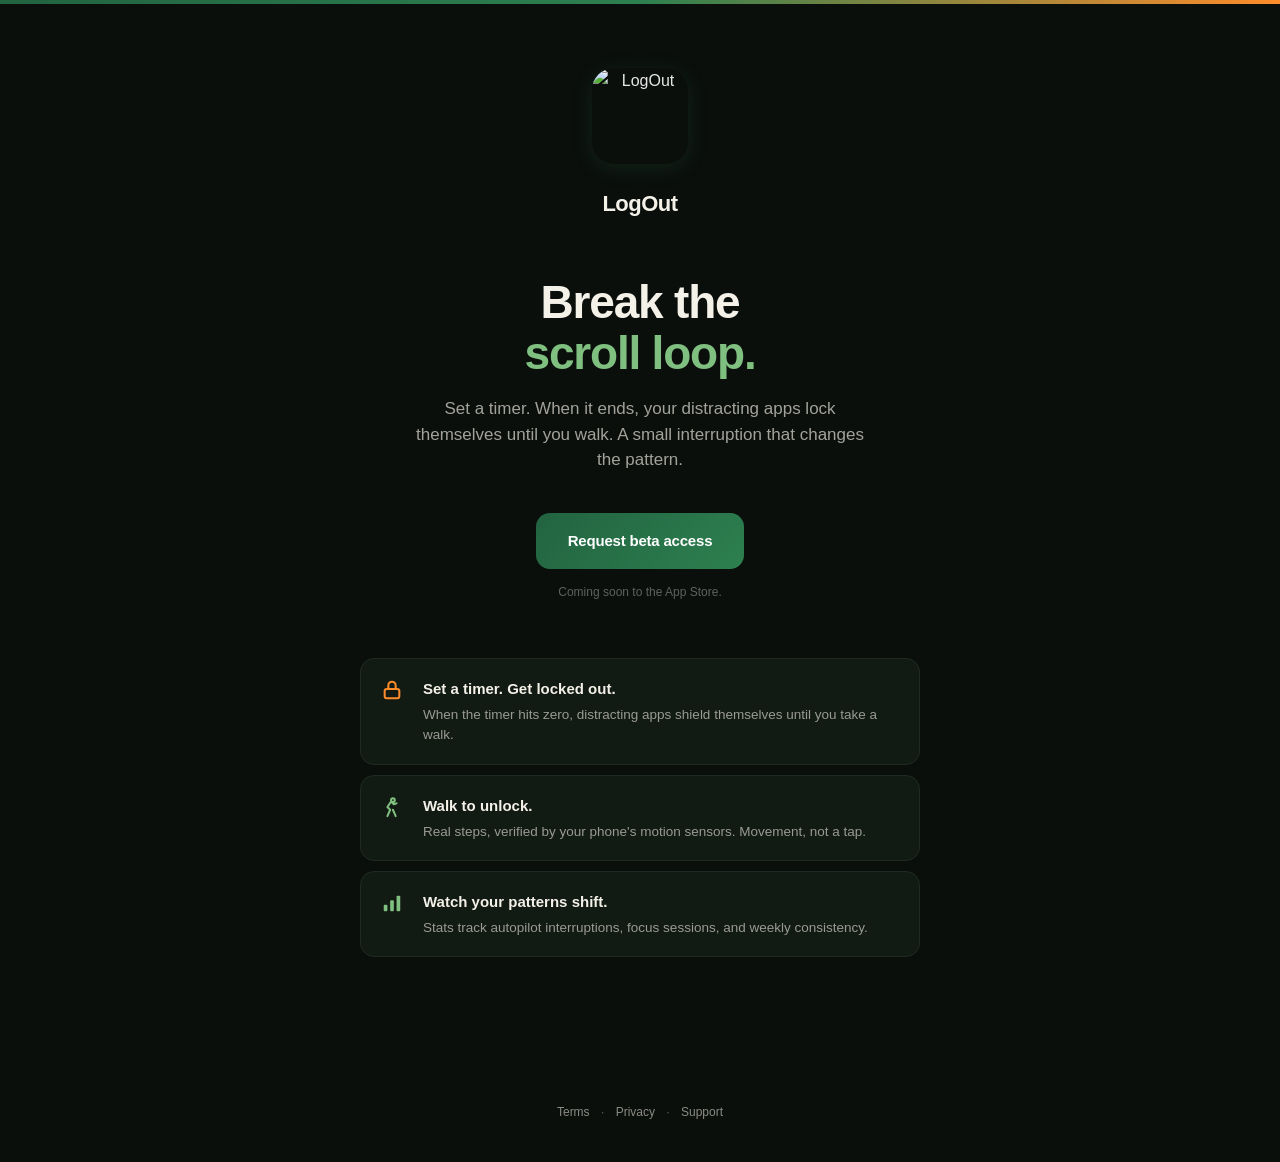
==== index.html @ 2113307b "Add files via upload" ====
<!DOCTYPE html>
<html lang="en">
<head>
  <title>LogOut &mdash; Break the scroll loop.</title>
  <meta charset="UTF-8">
  <meta name="viewport" content="width=device-width, initial-scale=1">
  <meta name="description" content="LogOut is the iPhone app that locks distracting apps until you walk. A small interruption that changes the pattern.">
  <meta name="theme-color" content="#0b0f0c">
  <style>
    * { box-sizing: border-box; }
    html, body { margin: 0; padding: 0; }
    body {
      font-family: -apple-system, BlinkMacSystemFont, 'Segoe UI', Helvetica, Arial, sans-serif;
      background: #0b0f0c;
      color: #e6e6e6;
      line-height: 1.6;
      min-height: 100vh;
      -webkit-font-smoothing: antialiased;
    }
    .top-bar {
      height: 4px;
      background: linear-gradient(90deg, #226340 0%, #2D8050 50%, #ff8c2a 100%);
    }
    main {
      max-width: 640px;
      margin: 0 auto;
      padding: 64px 24px 48px;
      text-align: center;
    }
    .logo {
      width: 96px;
      height: 96px;
      border-radius: 22px;
      display: block;
      margin: 0 auto 22px;
      box-shadow: 0 4px 20px rgba(45, 128, 80, 0.18);
    }
    .wordmark {
      font-size: 22px;
      font-weight: 800;
      letter-spacing: -0.5px;
      color: #f4f1e8;
      margin: 0 0 56px;
    }
    h1 {
      font-size: clamp(34px, 6vw, 46px);
      font-weight: 800;
      letter-spacing: -1.2px;
      line-height: 1.1;
      color: #f4f1e8;
      margin: 0 0 18px;
    }
    h1 .accent { color: #7fbf7f; }
    .sub {
      font-size: 17px;
      color: rgba(244, 241, 232, 0.65);
      max-width: 460px;
      margin: 0 auto 40px;
      line-height: 1.5;
    }
    .cta {
      display: inline-block;
      padding: 16px 32px;
      background: linear-gradient(135deg, #226340 0%, #2D8050 100%);
      color: #ffffff;
      font-size: 15px;
      font-weight: 700;
      letter-spacing: -0.2px;
      border-radius: 14px;
      text-decoration: none;
      transition: transform 120ms ease;
    }
    .cta:hover { transform: translateY(-1px); }
    .cta-note {
      font-size: 12px;
      color: rgba(244, 241, 232, 0.36);
      margin: 14px 0 0;
    }
    .features {
      max-width: 560px;
      margin: 56px auto 0;
      text-align: left;
    }
    .feature {
      display: flex;
      align-items: flex-start;
      gap: 14px;
      background: #121a14;
      border: 1px solid #1f2b22;
      border-radius: 14px;
      padding: 18px 20px;
      margin-bottom: 10px;
    }
    .feature-icon {
      flex: 0 0 28px;
      padding-top: 2px;
    }
    .feature-icon svg { display: block; }
    .feature h3 {
      margin: 0 0 4px;
      font-size: 15px;
      font-weight: 700;
      color: #f4f1e8;
    }
    .feature p {
      margin: 0;
      font-size: 13.5px;
      color: rgba(244, 241, 232, 0.6);
      line-height: 1.5;
    }
    footer {
      margin-top: 64px;
      padding: 24px 24px 40px;
      text-align: center;
      font-size: 12px;
      color: rgba(244, 241, 232, 0.36);
    }
    footer a {
      color: rgba(244, 241, 232, 0.55);
      text-decoration: none;
      margin: 0 8px;
    }
    footer a:hover { color: #7fbf7f; }
  </style>
</head>
<body>

  <div class="top-bar"></div>

  <main>
    <img src="https://logout-email.logoutapp.workers.dev/assets/logo.png"
         alt="LogOut" class="logo" width="96" height="96">
    <p class="wordmark">LogOut</p>

    <h1>Break the<br><span class="accent">scroll loop.</span></h1>
    <p class="sub">
      Set a timer. When it ends, your distracting apps lock themselves
      until you walk. A small interruption that changes the pattern.
    </p>

    <!--
      Replace the href below with your real App Store URL when LogOut goes
      public. For the private beta you can point it at the TestFlight invite
      (e.g. https://testflight.apple.com/join/XXXXXXX) or leave it as the
      mailto fallback so interested users can request access.
    -->
    <a class="cta" href="mailto:support@logoutapp.net?subject=LogOut%20beta%20access">
      Request beta access
    </a>
    <p class="cta-note">Coming soon to the App Store.</p>

    <div class="features">

      <div class="feature">
        <div class="feature-icon">
          <svg xmlns="http://www.w3.org/2000/svg" width="22" height="22" viewBox="0 0 24 24"
               fill="none" stroke="#ff8c2a" stroke-width="2.2"
               stroke-linecap="round" stroke-linejoin="round">
            <rect x="4" y="11" width="16" height="10" rx="2.2"/>
            <path d="M8 11V7a4 4 0 0 1 8 0v4"/>
          </svg>
        </div>
        <div>
          <h3>Set a timer. Get locked out.</h3>
          <p>When the timer hits zero, distracting apps shield themselves until you take a walk.</p>
        </div>
      </div>

      <div class="feature">
        <div class="feature-icon">
          <svg xmlns="http://www.w3.org/2000/svg" width="22" height="22" viewBox="0 0 24 24"
               fill="none" stroke="#7fbf7f" stroke-width="2.2"
               stroke-linecap="round" stroke-linejoin="round">
            <circle cx="13" cy="4.5" r="2"/>
            <path d="M7 22l3-7-3-3 4-6 3 3 3-1"/>
            <path d="M13 15l3 7"/>
          </svg>
        </div>
        <div>
          <h3>Walk to unlock.</h3>
          <p>Real steps, verified by your phone's motion sensors. Movement, not a tap.</p>
        </div>
      </div>

      <div class="feature">
        <div class="feature-icon">
          <svg xmlns="http://www.w3.org/2000/svg" width="22" height="22" viewBox="0 0 24 24"
               fill="#7fbf7f" stroke="none">
            <rect x="3" y="14" width="4" height="7" rx="1"/>
            <rect x="10" y="9" width="4" height="12" rx="1"/>
            <rect x="17" y="4" width="4" height="17" rx="1"/>
          </svg>
        </div>
        <div>
          <h3>Watch your patterns shift.</h3>
          <p>Stats track autopilot interruptions, focus sessions, and weekly consistency.</p>
        </div>
      </div>

    </div>
  </main>

  <footer>
    <a href="https://logoutapp.net/terms.html">Terms</a>
    &middot;
    <a href="https://logoutapp.net/privacy.html">Privacy</a>
    &middot;
    <a href="mailto:support@logoutapp.net">Support</a>
  </footer>

</body>
</html>
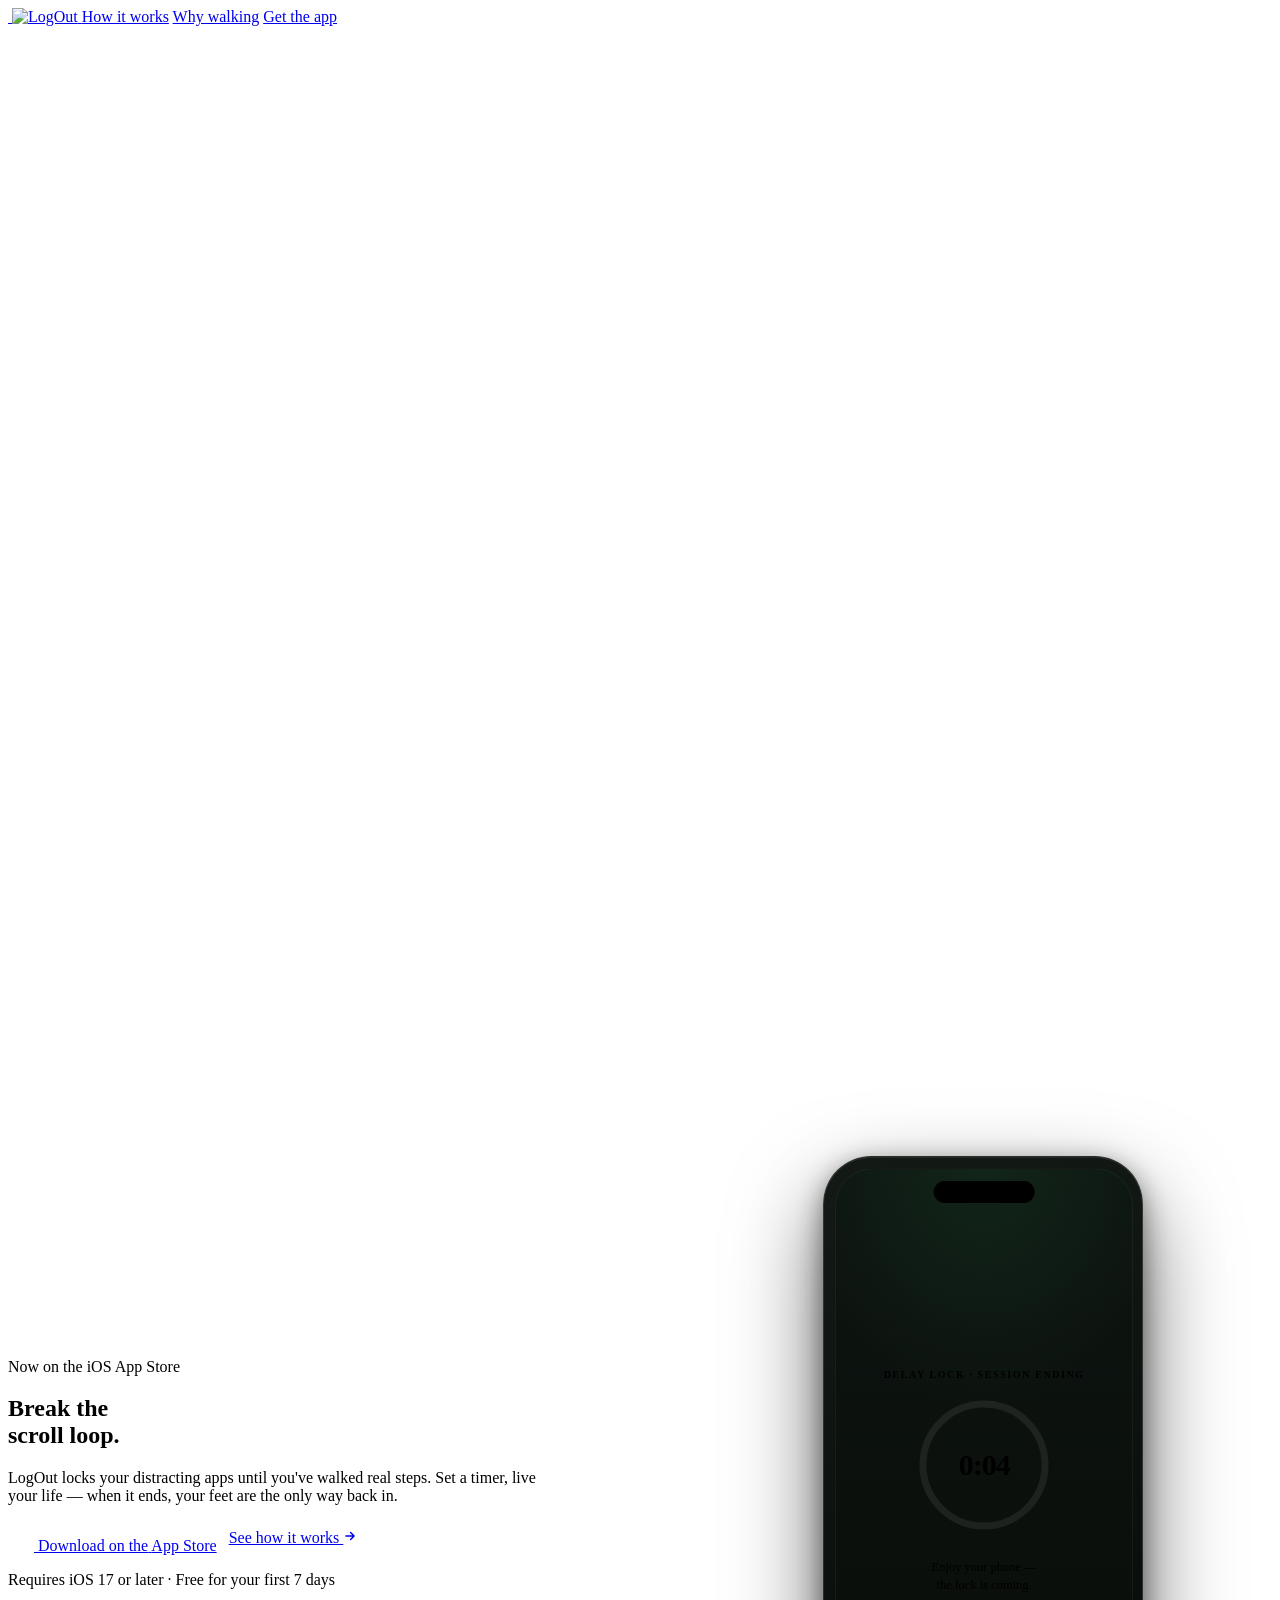
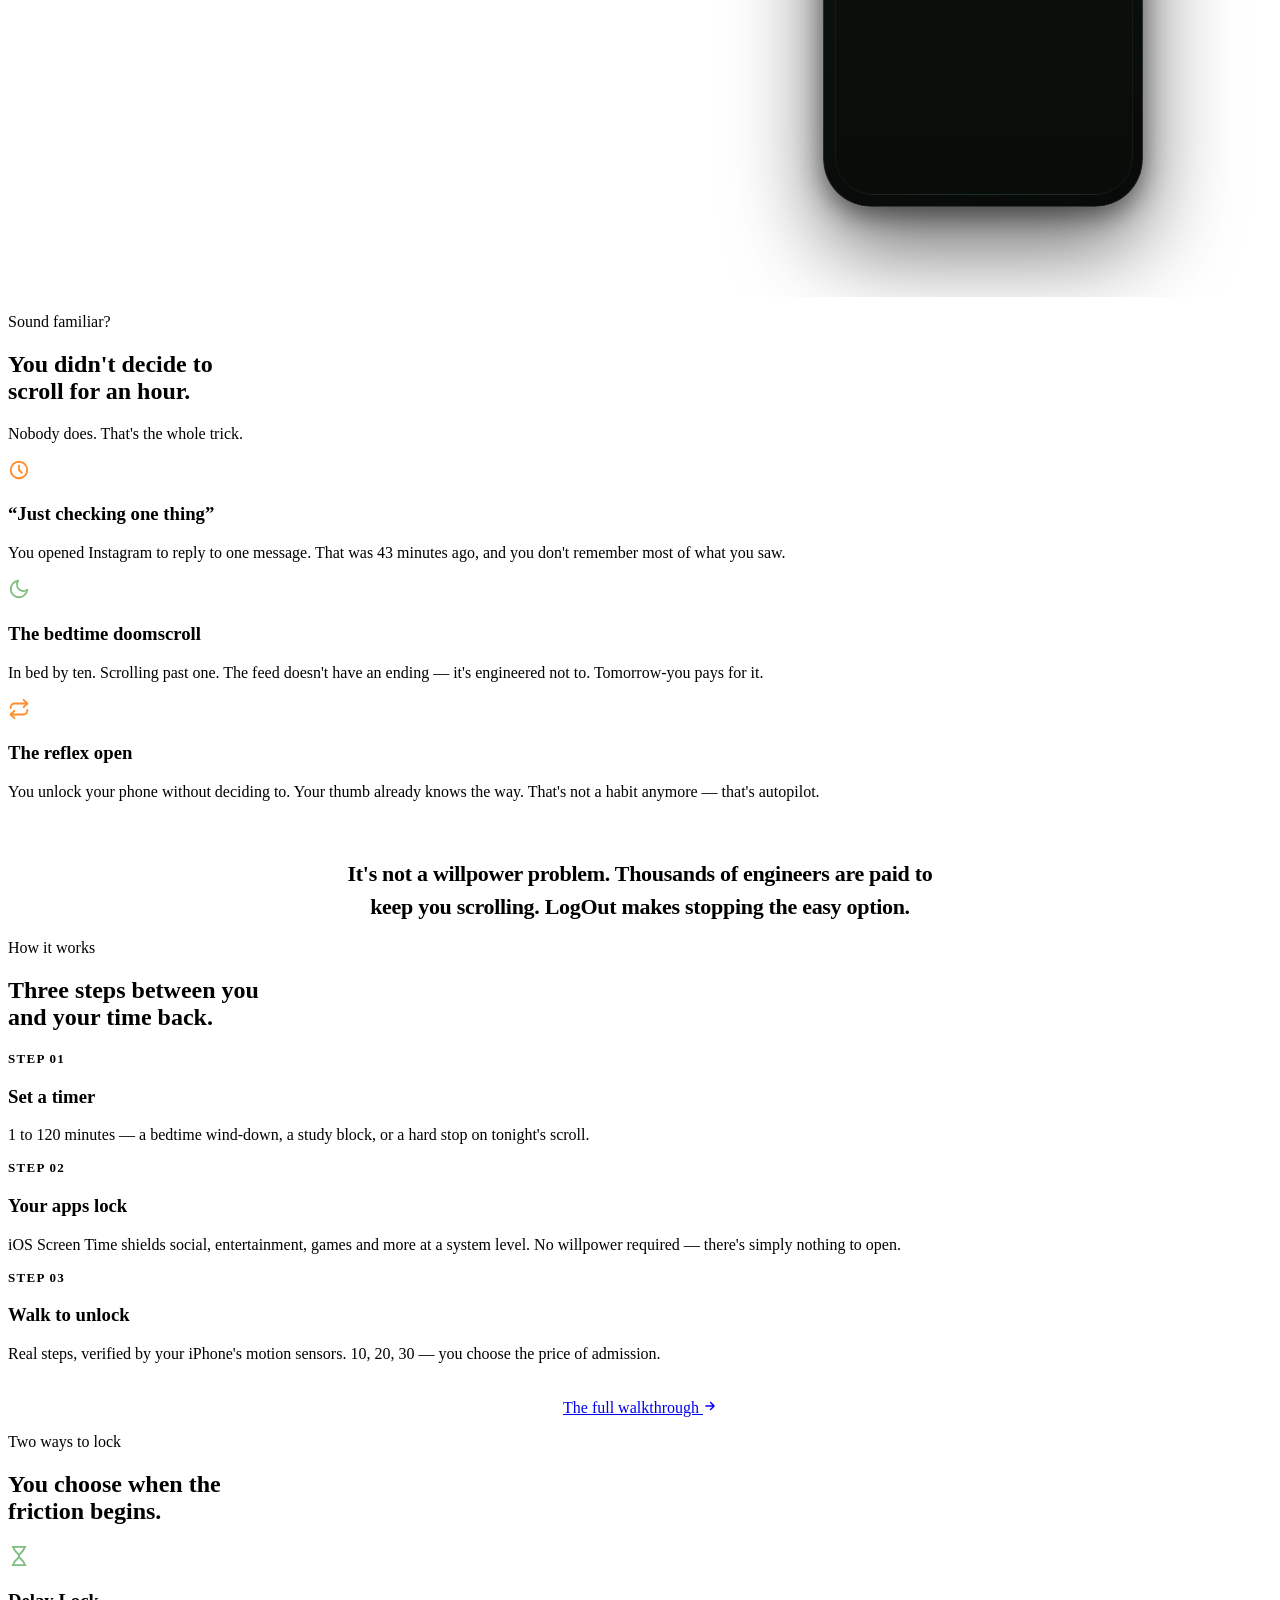
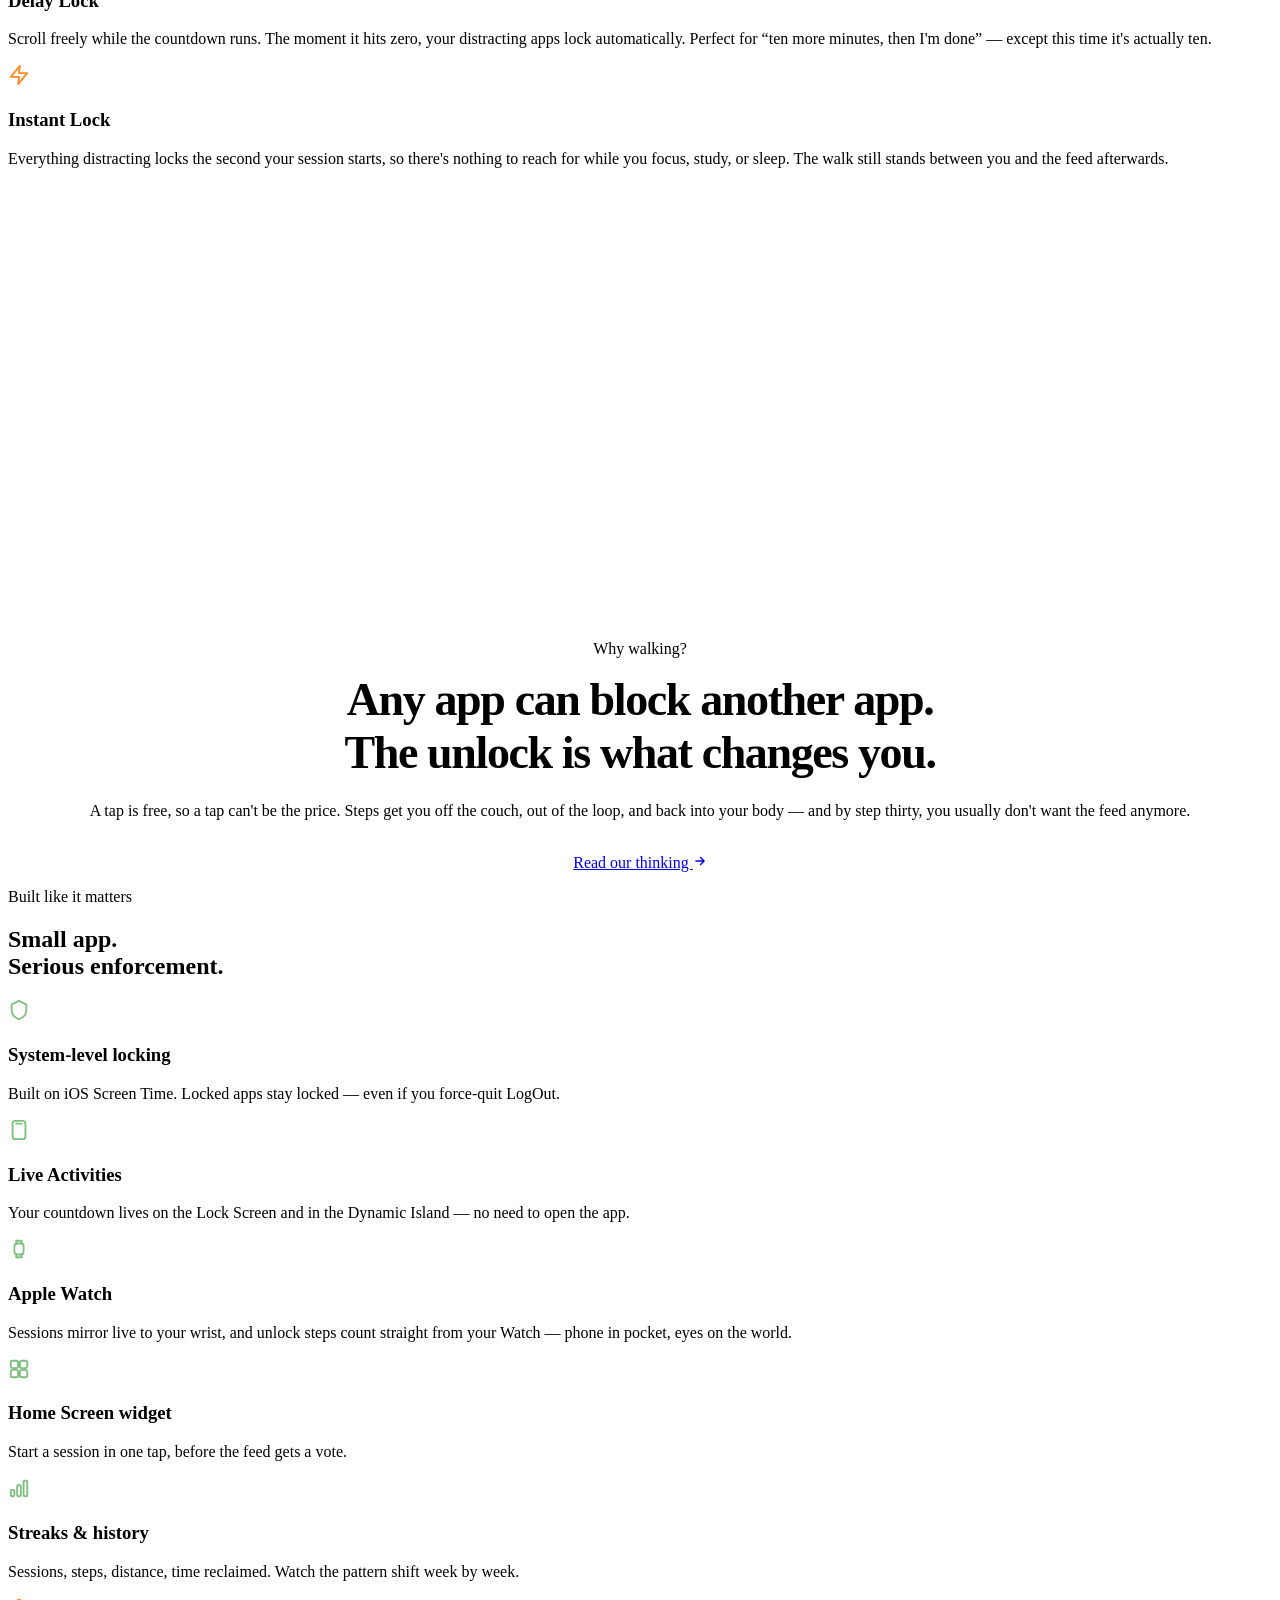
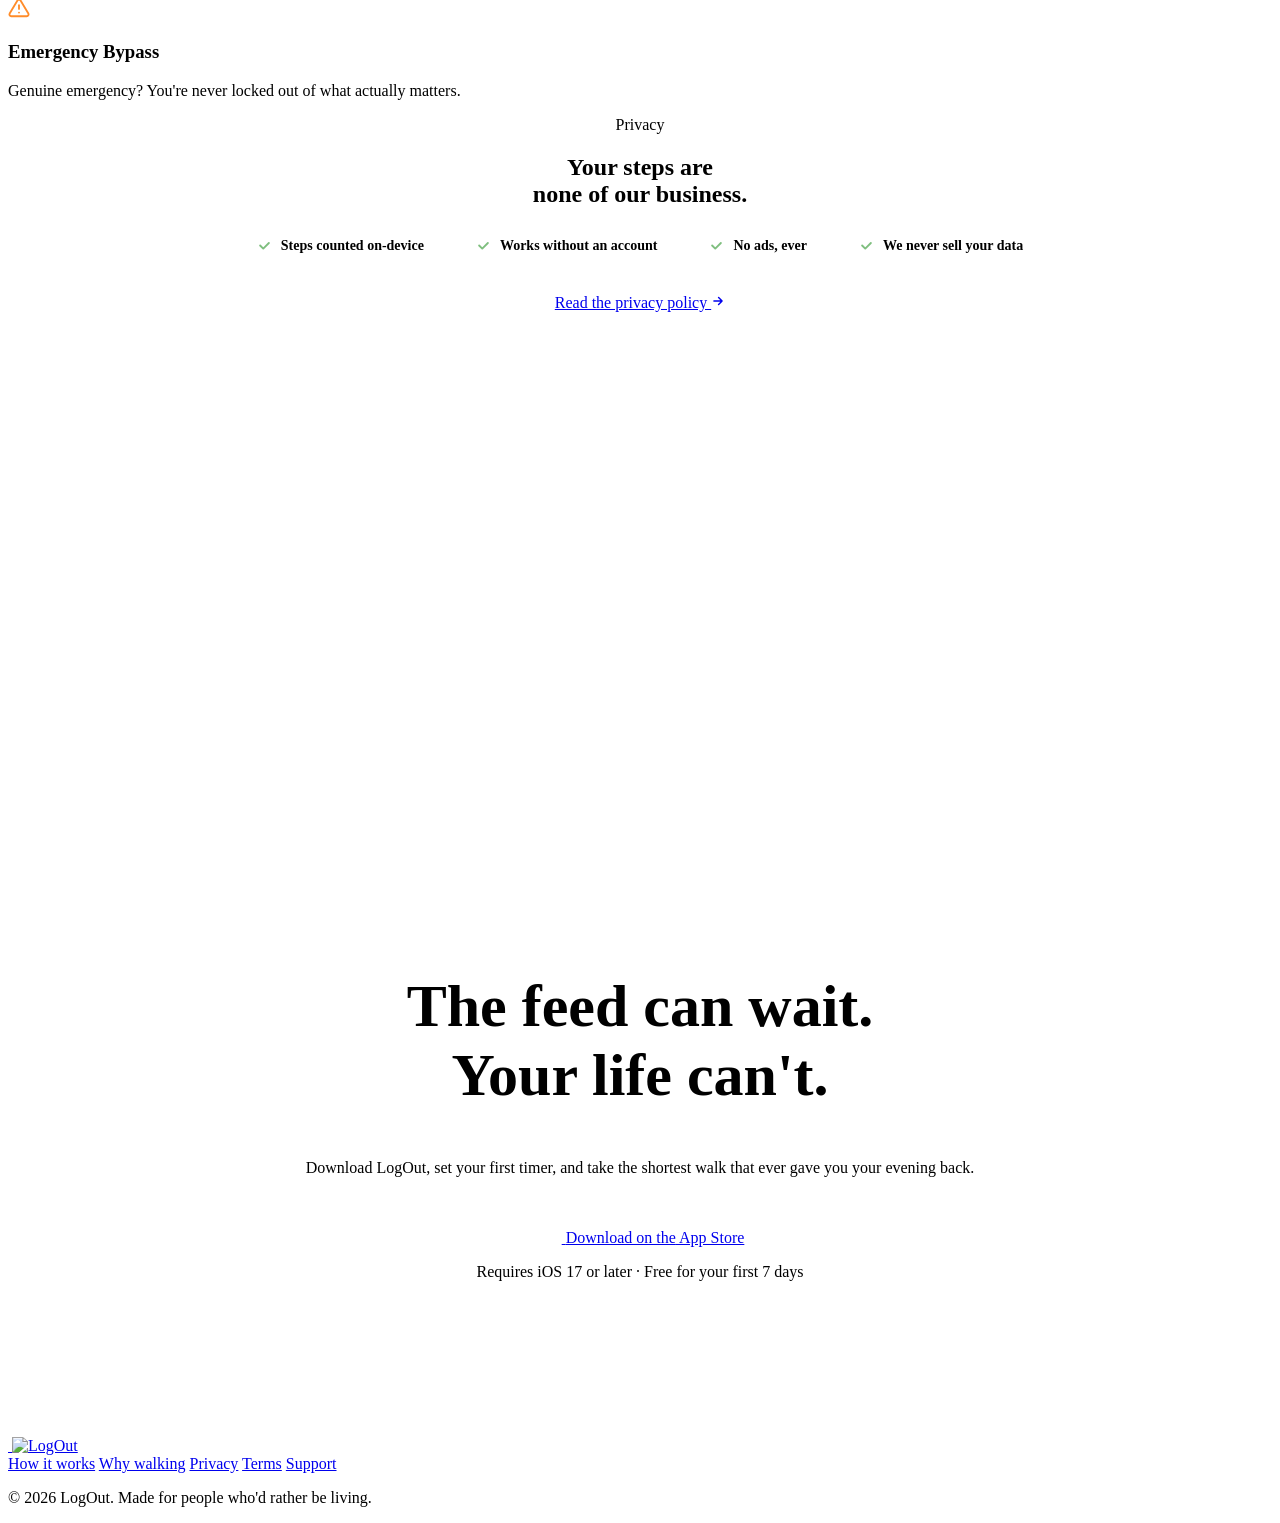
==== commit fa32353c: "Add files via upload" ====
--- a/index.html
+++ b/index.html
@@ -1,212 +1,703 @@
 <!DOCTYPE html>
 <html lang="en">
 <head>
-  <title>LogOut &mdash; Break the scroll loop.</title>
+  <title>LogOut &mdash; Stop Doomscrolling. Walk to Unlock Your Apps.</title>
   <meta charset="UTF-8">
   <meta name="viewport" content="width=device-width, initial-scale=1">
-  <meta name="description" content="LogOut is the iPhone app that locks distracting apps until you walk. A small interruption that changes the pattern.">
-  <meta name="theme-color" content="#0b0f0c">
+  <meta name="description" content="LogOut is the iPhone screen-time blocker for doomscrolling and phone addiction. Set a timer, your distracting apps lock via iOS Screen Time, and walking real steps is the only way back in.">
+  <meta name="theme-color" content="#0a0e0b">
+  <link rel="canonical" href="https://logoutapp.net/">
+
+  <!--
+    Smart App Banner — uncomment and fill in the numeric App Store ID once
+    the app is live. Safari on iOS then shows a native "open in App Store"
+    banner at the top of the page.
+  <meta name="apple-itunes-app" content="app-id=YOUR_APP_ID">
+  -->
+
+  <!-- Social sharing -->
+  <meta property="og:type" content="website">
+  <meta property="og:title" content="LogOut — Break the scroll loop.">
+  <meta property="og:description" content="The iPhone app that locks distracting apps until you walk. A small interruption that changes the pattern.">
+  <meta property="og:url" content="https://logoutapp.net/">
+  <meta property="og:image" content="https://logoutapp.net/assets/logo.png">
+  <meta name="twitter:card" content="summary">
+
+  <link rel="icon" type="image/png" href="assets/logo.png">
+  <link rel="apple-touch-icon" href="assets/logo.png">
+  <link rel="stylesheet" href="assets/site.css">
+  <noscript><style>.reveal { opacity: 1; transform: none; }</style></noscript>
+
+  <!-- Structured data for Google & AI search engines.
+       Once the App Store link is live, add an "installUrl" property
+       with the same URL you put in assets/site.js. -->
+  <script type="application/ld+json">
+  {
+    "@context": "https://schema.org",
+    "@type": "MobileApplication",
+    "name": "LogOut",
+    "alternateName": "LogOut – Screen Time Blocker",
+    "url": "https://logoutapp.net/",
+    "image": "https://logoutapp.net/assets/logo.png",
+    "operatingSystem": "iOS 17.0 or later",
+    "applicationCategory": "LifestyleApplication",
+    "description": "LogOut helps you stop doomscrolling and reduce phone addiction. Set a timer and your distracting apps lock via iOS Screen Time — social media, entertainment, games and more. The only way to unlock them is to walk real, sensor-verified steps. Includes Delay Lock and Instant Lock modes, Live Activities, Apple Watch mirroring, streaks and session history.",
+    "author": { "@type": "Organization", "name": "LogOut", "url": "https://logoutapp.net/" },
+    "keywords": "doomscrolling, phone addiction, screen time blocker, app blocker, digital detox, focus, stop scrolling"
+  }
+  </script>
+
   <style>
-    * { box-sizing: border-box; }
-    html, body { margin: 0; padding: 0; }
-    body {
-      font-family: -apple-system, BlinkMacSystemFont, 'Segoe UI', Helvetica, Arial, sans-serif;
-      background: #0b0f0c;
-      color: #e6e6e6;
-      line-height: 1.6;
-      min-height: 100vh;
-      -webkit-font-smoothing: antialiased;
-    }
-    .top-bar {
-      height: 4px;
-      background: linear-gradient(90deg, #226340 0%, #2D8050 50%, #ff8c2a 100%);
-    }
-    main {
-      max-width: 640px;
-      margin: 0 auto;
-      padding: 64px 24px 48px;
+    /* ---------- Hero ---------- */
+    .hero {
+      position: relative;
+      padding: 150px 0 90px;
+      overflow: hidden;
+    }
+    .hero .wrap {
+      display: grid;
+      grid-template-columns: 1.05fr 0.95fr;
+      gap: 48px;
+      align-items: center;
+      position: relative;
+      z-index: 1;
+    }
+    .hero-copy { max-width: 540px; }
+    .hero-actions { display: flex; flex-wrap: wrap; gap: 12px; align-items: center; }
+
+    @media (max-width: 900px) {
+      .hero { padding-top: 120px; }
+      .hero .wrap { grid-template-columns: 1fr; gap: 64px; text-align: center; }
+      .hero-copy { margin: 0 auto; }
+      .hero .lede { margin-left: auto; margin-right: auto; }
+      .hero-actions { justify-content: center; }
+      .phone-stage { margin: 0 auto; }
+    }
+
+    /* ---------- Phone mockup ---------- */
+    .phone-stage {
+      position: relative;
+      width: min(320px, 78vw);
+      justify-self: center;
+    }
+    .phone {
+      position: relative;
+      z-index: 1;
+      aspect-ratio: 9 / 19;
+      border-radius: 48px;
+      border: 1px solid rgba(244, 241, 232, 0.14);
+      padding: 11px;
+      background: linear-gradient(160deg, #131a15, #070a08);
+      box-shadow:
+        0 40px 90px rgba(0, 0, 0, 0.6),
+        0 8px 26px rgba(0, 0, 0, 0.45),
+        inset 0 1px 0 rgba(244, 241, 232, 0.08);
+      animation: phone-float 7s ease-in-out infinite;
+    }
+    @keyframes phone-float {
+      0%, 100% { transform: translateY(0); }
+      50%      { transform: translateY(-10px); }
+    }
+    .screen {
+      position: relative;
+      width: 100%; height: 100%;
+      border-radius: 38px;
+      overflow: hidden;
+      background:
+        radial-gradient(120% 70% at 50% 0%, rgba(45, 128, 80, 0.16), transparent 55%),
+        linear-gradient(180deg, #0d1410, #090d0a);
+      border: 1px solid rgba(244, 241, 232, 0.05);
+    }
+    .island {
+      position: absolute;
+      top: 12px; left: 50%;
+      transform: translateX(-50%);
+      width: 34%; height: 22px;
+      border-radius: 999px;
+      background: #000;
+      z-index: 5;
+    }
+
+    /* demo phases stack on top of each other, JS fades between them */
+    .demo-phase {
+      position: absolute;
+      inset: 0;
+      display: flex;
+      flex-direction: column;
+      align-items: center;
+      justify-content: center;
+      gap: 6px;
+      padding: 30px 22px;
       text-align: center;
-    }
-    .logo {
-      width: 96px;
-      height: 96px;
-      border-radius: 22px;
-      display: block;
+      opacity: 0;
+      transform: scale(0.96);
+      transition: opacity 480ms var(--ease-out), transform 480ms var(--ease-out);
+      pointer-events: none;
+    }
+    .demo[data-phase="timer"]   .ph-timer,
+    .demo[data-phase="locked"]  .ph-locked,
+    .demo[data-phase="walking"] .ph-walking,
+    .demo[data-phase="done"]    .ph-done {
+      opacity: 1;
+      transform: scale(1);
+    }
+    .demo-kicker {
+      font-size: 10px;
+      font-weight: 800;
+      letter-spacing: 0.16em;
+      text-transform: uppercase;
+      color: var(--faint);
+      margin-bottom: 10px;
+    }
+    .demo-title { font-size: 20px; font-weight: 800; letter-spacing: -0.4px; margin: 0; }
+    .demo-sub { font-size: 12.5px; color: var(--muted); margin: 4px 0 0; line-height: 1.45; }
+
+    .ring-wrap { position: relative; width: 138px; height: 138px; margin-bottom: 14px; }
+    .ring-wrap svg { transform: rotate(-90deg); }
+    .ring-track { stroke: rgba(244, 241, 232, 0.08); }
+    .ring-fill  { stroke: var(--green-lite); stroke-linecap: round; }
+    .ring-time {
+      position: absolute; inset: 0;
+      display: flex; align-items: center; justify-content: center;
+      font-size: 30px; font-weight: 800; letter-spacing: -1px;
+      font-variant-numeric: tabular-nums;
+    }
+
+    .shield-badge {
+      width: 84px; height: 84px;
+      border-radius: 26px;
+      display: flex; align-items: center; justify-content: center;
+      background: rgba(255, 140, 42, 0.09);
+      border: 1px solid rgba(255, 140, 42, 0.28);
+      margin-bottom: 16px;
+      box-shadow: 0 10px 30px rgba(255, 140, 42, 0.12);
+    }
+    .demo-pill {
+      margin-top: 16px;
+      font-size: 12px;
+      font-weight: 700;
+      color: #fff;
+      padding: 9px 18px;
+      border-radius: 999px;
+      background: linear-gradient(135deg, var(--green-deep), var(--green));
+    }
+
+    .steps-count {
+      font-size: 54px; font-weight: 800; letter-spacing: -2px;
+      line-height: 1; font-variant-numeric: tabular-nums;
+      color: var(--green-lite);
+    }
+    .steps-label { font-size: 12px; color: var(--muted); margin-top: 2px; }
+    .steps-bar {
+      width: 72%; height: 6px;
+      border-radius: 999px;
+      background: rgba(244, 241, 232, 0.08);
+      margin-top: 18px;
+      overflow: hidden;
+    }
+    .steps-bar i {
+      display: block; height: 100%; width: 0%;
+      border-radius: 999px;
+      background: linear-gradient(90deg, var(--green), var(--green-lite));
+    }
+    .walker {
+      width: 44px; margin-bottom: 10px;
+      animation: walker-bob 700ms ease-in-out infinite alternate;
+    }
+    @keyframes walker-bob {
+      from { transform: translateY(0) rotate(-2deg); }
+      to   { transform: translateY(-6px) rotate(2deg); }
+    }
+
+    .done-badge {
+      width: 84px; height: 84px;
+      border-radius: 50%;
+      display: flex; align-items: center; justify-content: center;
+      background: rgba(127, 191, 127, 0.1);
+      border: 1px solid rgba(127, 191, 127, 0.35);
+      margin-bottom: 16px;
+      box-shadow: 0 10px 34px rgba(45, 128, 80, 0.3);
+    }
+
+    /* ---------- Scenario cards ---------- */
+    .scenarios { background: var(--bg-raise); border-top: 1px solid var(--line); border-bottom: 1px solid var(--line); }
+    .bridge {
+      max-width: 620px;
+      margin: 56px auto 0;
+      text-align: center;
+      font-size: clamp(18px, 2.4vw, 22px);
+      font-weight: 600;
+      letter-spacing: -0.3px;
+      line-height: 1.5;
+      color: var(--ink);
+    }
+    .bridge .accent-warm { font-weight: 800; }
+
+    /* ---------- Steps strip ---------- */
+    .step-num {
+      font-size: 13px;
+      font-weight: 800;
+      letter-spacing: 0.1em;
+      color: var(--orange);
+      margin-bottom: 14px;
+    }
+    .steps-link { margin-top: 36px; text-align: center; }
+
+    /* ---------- Why walking band ---------- */
+    .why-band {
+      position: relative;
+      overflow: hidden;
+      background: var(--bg-raise);
+      border-top: 1px solid var(--line);
+      border-bottom: 1px solid var(--line);
+      text-align: center;
+    }
+    .why-band .statement {
+      font-size: clamp(28px, 4.6vw, 46px);
+      font-weight: 800;
+      letter-spacing: -0.03em;
+      line-height: 1.15;
+      max-width: 760px;
       margin: 0 auto 22px;
-      box-shadow: 0 4px 20px rgba(45, 128, 80, 0.18);
-    }
-    .wordmark {
-      font-size: 22px;
-      font-weight: 800;
-      letter-spacing: -0.5px;
-      color: #f4f1e8;
-      margin: 0 0 56px;
-    }
-    h1 {
-      font-size: clamp(34px, 6vw, 46px);
-      font-weight: 800;
-      letter-spacing: -1.2px;
-      line-height: 1.1;
-      color: #f4f1e8;
-      margin: 0 0 18px;
-    }
-    h1 .accent { color: #7fbf7f; }
-    .sub {
-      font-size: 17px;
-      color: rgba(244, 241, 232, 0.65);
-      max-width: 460px;
-      margin: 0 auto 40px;
-      line-height: 1.5;
-    }
-    .cta {
-      display: inline-block;
-      padding: 16px 32px;
-      background: linear-gradient(135deg, #226340 0%, #2D8050 100%);
-      color: #ffffff;
-      font-size: 15px;
-      font-weight: 700;
-      letter-spacing: -0.2px;
-      border-radius: 14px;
-      text-decoration: none;
-      transition: transform 120ms ease;
-    }
-    .cta:hover { transform: translateY(-1px); }
-    .cta-note {
-      font-size: 12px;
-      color: rgba(244, 241, 232, 0.36);
-      margin: 14px 0 0;
-    }
-    .features {
-      max-width: 560px;
-      margin: 56px auto 0;
-      text-align: left;
-    }
-    .feature {
-      display: flex;
-      align-items: flex-start;
-      gap: 14px;
-      background: #121a14;
-      border: 1px solid #1f2b22;
-      border-radius: 14px;
-      padding: 18px 20px;
-      margin-bottom: 10px;
-    }
-    .feature-icon {
-      flex: 0 0 28px;
-      padding-top: 2px;
-    }
-    .feature-icon svg { display: block; }
-    .feature h3 {
-      margin: 0 0 4px;
-      font-size: 15px;
-      font-weight: 700;
-      color: #f4f1e8;
-    }
-    .feature p {
-      margin: 0;
-      font-size: 13.5px;
-      color: rgba(244, 241, 232, 0.6);
-      line-height: 1.5;
-    }
-    footer {
-      margin-top: 64px;
-      padding: 24px 24px 40px;
+      position: relative;
+      z-index: 1;
+    }
+    .why-band .section-sub { margin: 0 auto 34px; position: relative; z-index: 1; }
+
+    /* ---------- Privacy strip ---------- */
+    .privacy-list { display: flex; flex-wrap: wrap; gap: 12px; justify-content: center; margin: 0 0 30px; padding: 0; list-style: none; }
+    .privacy-list li {
+      display: inline-flex; align-items: center; gap: 9px;
+      font-size: 14px; font-weight: 600; color: var(--muted);
+      background: var(--card); border: 1px solid var(--line);
+      border-radius: 999px; padding: 10px 20px;
+    }
+
+    /* ---------- Final CTA ---------- */
+    .final {
+      position: relative;
+      overflow: hidden;
       text-align: center;
-      font-size: 12px;
-      color: rgba(244, 241, 232, 0.36);
-    }
-    footer a {
-      color: rgba(244, 241, 232, 0.55);
-      text-decoration: none;
-      margin: 0 8px;
-    }
-    footer a:hover { color: #7fbf7f; }
+      padding: 130px 0 140px;
+    }
+    .final .wrap { position: relative; z-index: 1; }
   </style>
 </head>
 <body>
 
-  <div class="top-bar"></div>
-
-  <main>
-    <img src="https://logout-email.logoutapp.workers.dev/assets/logo.png"
-         alt="LogOut" class="logo" width="96" height="96">
-    <p class="wordmark">LogOut</p>
-
-    <h1>Break the<br><span class="accent">scroll loop.</span></h1>
-    <p class="sub">
-      Set a timer. When it ends, your distracting apps lock themselves
-      until you walk. A small interruption that changes the pattern.
+<div class="top-bar"></div>
+
+<header class="nav">
+  <div class="nav-inner">
+    <a class="nav-brand" href="index.html" aria-label="LogOut home">
+      <img class="mark" src="assets/logo.png" alt="">
+      <img class="word" src="assets/wordmark.png" alt="LogOut">
+    </a>
+    <a class="nav-link" href="how-it-works.html">How it works</a>
+    <a class="nav-link" href="why.html">Why walking</a>
+    <!-- href is wired up by assets/site.js — set APP_STORE_URL there. -->
+    <a class="nav-cta" data-app-store href="#">Get the app</a>
+  </div>
+</header>
+
+<!-- ============================ HERO ============================ -->
+<section class="hero">
+  <div class="glow green" style="width:560px;height:560px;top:-140px;right:-120px;"></div>
+  <div class="glow ember" style="width:420px;height:420px;bottom:-160px;left:-140px;"></div>
+
+  <div class="wrap">
+    <div class="hero-copy">
+      <span class="eyebrow reveal"><span class="dot"></span>Now on the iOS App&nbsp;Store</span>
+      <h1 class="display reveal" style="--d:80ms">Break the<br><span class="accent">scroll loop.</span></h1>
+      <p class="lede reveal" style="--d:160ms">
+        LogOut locks your distracting apps until you've walked real steps.
+        Set a timer, live your life &mdash; when it ends, your feet are the
+        only way back in.
+      </p>
+      <div class="hero-actions reveal" style="--d:240ms">
+        <!--
+          APP STORE BUTTON — the href is injected by assets/site.js.
+          Open that file and set APP_STORE_URL to the real link once
+          the app is live. Until then it falls back to the beta mailto.
+        -->
+        <a class="btn-store" data-app-store href="#">
+          <svg width="26" height="30" viewBox="0 0 26 30" fill="#fff" xmlns="http://www.w3.org/2000/svg" aria-hidden="true">
+            <path d="M21.7 15.9c0-3.4 2.8-5 2.9-5.1-1.6-2.3-4-2.6-4.9-2.7-2.1-.2-4.1 1.2-5.1 1.2-1 0-2.7-1.2-4.4-1.2C8 8.2 5.9 9.5 4.7 11.5c-2.4 4.1-.6 10.2 1.7 13.5 1.1 1.6 2.5 3.5 4.2 3.4 1.7-.1 2.3-1.1 4.4-1.1 2 0 2.6 1.1 4.4 1.1 1.8 0 3-1.7 4.1-3.3 1.3-1.9 1.8-3.7 1.9-3.8-.1-.1-3.6-1.4-3.7-5.4zM18.3 5.8c.9-1.1 1.6-2.7 1.4-4.3-1.4.1-3 .9-4 2-.9 1-1.7 2.7-1.5 4.2 1.6.2 3.1-.8 4.1-1.9z"/>
+          </svg>
+          <span class="lines">
+            <span class="small">Download on the</span>
+            <span class="big">App&nbsp;Store</span>
+          </span>
+        </a>
+        <a class="btn-ghost" href="how-it-works.html">See how it works
+          <svg width="14" height="14" viewBox="0 0 24 24" fill="none" stroke="currentColor" stroke-width="2.5" stroke-linecap="round" stroke-linejoin="round" aria-hidden="true"><path d="M5 12h14M13 6l6 6-6 6"/></svg>
+        </a>
+      </div>
+      <p class="cta-note reveal" style="--d:320ms">Requires iOS 17 or later &middot; Free for your first 7 days</p>
+    </div>
+
+    <!-- Animated product demo: session ends → apps lock → walk → unlocked -->
+    <div class="phone-stage reveal" style="--d:200ms">
+      <div class="phone">
+        <div class="screen demo" id="demo" data-phase="timer" aria-hidden="true">
+          <div class="island"></div>
+
+          <div class="demo-phase ph-timer">
+            <div class="demo-kicker">Delay Lock &middot; session ending</div>
+            <div class="ring-wrap">
+              <svg width="138" height="138" viewBox="0 0 138 138">
+                <circle class="ring-track" cx="69" cy="69" r="61" fill="none" stroke-width="7"/>
+                <circle class="ring-fill" id="ring" cx="69" cy="69" r="61" fill="none" stroke-width="7"/>
+              </svg>
+              <div class="ring-time" id="ringTime">0:05</div>
+            </div>
+            <p class="demo-sub">Enjoy your phone &mdash;<br>the lock is coming.</p>
+          </div>
+
+          <div class="demo-phase ph-locked">
+            <div class="shield-badge">
+              <svg width="38" height="38" viewBox="0 0 24 24" fill="none" stroke="#ff8c2a" stroke-width="2" stroke-linecap="round" stroke-linejoin="round">
+                <rect x="4" y="11" width="16" height="10" rx="2.4"/>
+                <path d="M8 11V7a4 4 0 0 1 8 0v4"/>
+              </svg>
+            </div>
+            <h3 class="demo-title">Time's up.</h3>
+            <p class="demo-sub">Social, games &amp; entertainment<br>are now locked.</p>
+            <div class="demo-pill">Walk 30 steps to unlock</div>
+          </div>
+
+          <div class="demo-phase ph-walking">
+            <img class="walker" src="assets/walk.png" alt="">
+            <div class="steps-count" id="stepCount">0</div>
+            <div class="steps-label">of 30 steps</div>
+            <div class="steps-bar"><i id="stepBar"></i></div>
+          </div>
+
+          <div class="demo-phase ph-done">
+            <div class="done-badge">
+              <svg width="36" height="36" viewBox="0 0 24 24" fill="none" stroke="#7fbf7f" stroke-width="3" stroke-linecap="round" stroke-linejoin="round">
+                <polyline points="5 12 10 17 19 8"/>
+              </svg>
+            </div>
+            <h3 class="demo-title">Unlocked.</h3>
+            <p class="demo-sub">Nice walk. Your apps are back &mdash;<br>on your terms this time.</p>
+          </div>
+
+        </div>
+      </div>
+    </div>
+  </div>
+</section>
+
+<!-- ======================= SOUND FAMILIAR ======================= -->
+<section class="scenarios">
+  <div class="wrap">
+    <div class="section-head center reveal">
+      <p class="section-kicker">Sound familiar?</p>
+      <h2 class="section-title">You didn't decide to<br>scroll for an hour.</h2>
+      <p class="section-sub">Nobody does. That's the whole trick.</p>
+    </div>
+
+    <div class="grid-3">
+      <div class="card reveal">
+        <div class="icon-chip warm">
+          <svg width="22" height="22" viewBox="0 0 24 24" fill="none" stroke="#ff8c2a" stroke-width="2" stroke-linecap="round" stroke-linejoin="round"><circle cx="12" cy="12" r="9"/><path d="M12 7v5l3 3"/></svg>
+        </div>
+        <h3>&ldquo;Just checking one thing&rdquo;</h3>
+        <p>You opened Instagram to reply to one message. That was 43 minutes ago, and you don't remember most of what you saw.</p>
+      </div>
+      <div class="card reveal" style="--d:100ms">
+        <div class="icon-chip">
+          <svg width="22" height="22" viewBox="0 0 24 24" fill="none" stroke="#7fbf7f" stroke-width="2" stroke-linecap="round" stroke-linejoin="round"><path d="M21 12.8A9 9 0 1 1 11.2 3 7 7 0 0 0 21 12.8z"/></svg>
+        </div>
+        <h3>The bedtime doomscroll</h3>
+        <p>In bed by ten. Scrolling past one. The feed doesn't have an ending &mdash; it's engineered not to. Tomorrow-you pays for it.</p>
+      </div>
+      <div class="card reveal" style="--d:200ms">
+        <div class="icon-chip warm">
+          <svg width="22" height="22" viewBox="0 0 24 24" fill="none" stroke="#ff8c2a" stroke-width="2" stroke-linecap="round" stroke-linejoin="round"><path d="M17 2l4 4-4 4"/><path d="M3 11v-1a4 4 0 0 1 4-4h14"/><path d="M7 22l-4-4 4-4"/><path d="M21 13v1a4 4 0 0 1-4 4H3"/></svg>
+        </div>
+        <h3>The reflex open</h3>
+        <p>You unlock your phone without deciding to. Your thumb already knows the way. That's not a habit anymore &mdash; that's autopilot.</p>
+      </div>
+    </div>
+
+    <p class="bridge reveal">
+      It's not a willpower problem. Thousands of engineers are paid to keep you
+      scrolling. <span class="accent-warm">LogOut makes stopping the easy option.</span>
     </p>
-
-    <!--
-      Replace the href below with your real App Store URL when LogOut goes
-      public. For the private beta you can point it at the TestFlight invite
-      (e.g. https://testflight.apple.com/join/XXXXXXX) or leave it as the
-      mailto fallback so interested users can request access.
-    -->
-    <a class="cta" href="mailto:support@logoutapp.net?subject=LogOut%20beta%20access">
-      Request beta access
-    </a>
-    <p class="cta-note">Coming soon to the App Store.</p>
-
-    <div class="features">
-
-      <div class="feature">
-        <div class="feature-icon">
-          <svg xmlns="http://www.w3.org/2000/svg" width="22" height="22" viewBox="0 0 24 24"
-               fill="none" stroke="#ff8c2a" stroke-width="2.2"
-               stroke-linecap="round" stroke-linejoin="round">
-            <rect x="4" y="11" width="16" height="10" rx="2.2"/>
-            <path d="M8 11V7a4 4 0 0 1 8 0v4"/>
-          </svg>
-        </div>
-        <div>
-          <h3>Set a timer. Get locked out.</h3>
-          <p>When the timer hits zero, distracting apps shield themselves until you take a walk.</p>
-        </div>
-      </div>
-
-      <div class="feature">
-        <div class="feature-icon">
-          <svg xmlns="http://www.w3.org/2000/svg" width="22" height="22" viewBox="0 0 24 24"
-               fill="none" stroke="#7fbf7f" stroke-width="2.2"
-               stroke-linecap="round" stroke-linejoin="round">
-            <circle cx="13" cy="4.5" r="2"/>
-            <path d="M7 22l3-7-3-3 4-6 3 3 3-1"/>
-            <path d="M13 15l3 7"/>
-          </svg>
-        </div>
-        <div>
-          <h3>Walk to unlock.</h3>
-          <p>Real steps, verified by your phone's motion sensors. Movement, not a tap.</p>
-        </div>
-      </div>
-
-      <div class="feature">
-        <div class="feature-icon">
-          <svg xmlns="http://www.w3.org/2000/svg" width="22" height="22" viewBox="0 0 24 24"
-               fill="#7fbf7f" stroke="none">
-            <rect x="3" y="14" width="4" height="7" rx="1"/>
-            <rect x="10" y="9" width="4" height="12" rx="1"/>
-            <rect x="17" y="4" width="4" height="17" rx="1"/>
-          </svg>
-        </div>
-        <div>
-          <h3>Watch your patterns shift.</h3>
-          <p>Stats track autopilot interruptions, focus sessions, and weekly consistency.</p>
-        </div>
-      </div>
-
-    </div>
-  </main>
-
-  <footer>
-    <a href="https://logoutapp.net/terms.html">Terms</a>
-    &middot;
-    <a href="https://logoutapp.net/privacy.html">Privacy</a>
-    &middot;
+  </div>
+</section>
+
+<!-- ========================= HOW IT WORKS ========================= -->
+<section>
+  <div class="wrap">
+    <div class="section-head center reveal">
+      <p class="section-kicker">How it works</p>
+      <h2 class="section-title">Three steps between you<br>and your time back.</h2>
+    </div>
+
+    <div class="grid-3">
+      <div class="card reveal">
+        <div class="step-num">STEP 01</div>
+        <h3>Set a timer</h3>
+        <p>1 to 120 minutes &mdash; a bedtime wind-down, a study block, or a hard stop on tonight's scroll.</p>
+      </div>
+      <div class="card reveal" style="--d:100ms">
+        <div class="step-num">STEP 02</div>
+        <h3>Your apps lock</h3>
+        <p>iOS Screen Time shields social, entertainment, games and more at a system level. No willpower required &mdash; there's simply nothing to open.</p>
+      </div>
+      <div class="card reveal" style="--d:200ms">
+        <div class="step-num">STEP 03</div>
+        <h3>Walk to unlock</h3>
+        <p>Real steps, verified by your iPhone's motion sensors. 10, 20, 30 &mdash; you choose the price of admission.</p>
+      </div>
+    </div>
+
+    <div class="steps-link reveal">
+      <a class="btn-ghost" href="how-it-works.html">The full walkthrough
+        <svg width="14" height="14" viewBox="0 0 24 24" fill="none" stroke="currentColor" stroke-width="2.5" stroke-linecap="round" stroke-linejoin="round" aria-hidden="true"><path d="M5 12h14M13 6l6 6-6 6"/></svg>
+      </a>
+    </div>
+  </div>
+</section>
+
+<!-- ========================= LOCK MODES ========================= -->
+<section style="padding-top: 0;">
+  <div class="wrap">
+    <div class="section-head reveal">
+      <p class="section-kicker">Two ways to lock</p>
+      <h2 class="section-title">You choose when the<br>friction begins.</h2>
+    </div>
+    <div class="grid-2">
+      <div class="card reveal">
+        <div class="icon-chip">
+          <svg width="22" height="22" viewBox="0 0 24 24" fill="none" stroke="#7fbf7f" stroke-width="2" stroke-linecap="round" stroke-linejoin="round"><path d="M5 2h14"/><path d="M5 22h14"/><path d="M6 2c0 6 6 6 6 10s-6 4-6 10"/><path d="M18 2c0 6-6 6-6 10s6 4 6 10"/></svg>
+        </div>
+        <h3>Delay Lock</h3>
+        <p>Scroll freely while the countdown runs. The moment it hits zero, your distracting apps lock automatically. Perfect for &ldquo;ten more minutes, then I'm done&rdquo; &mdash; except this time it's actually ten.</p>
+      </div>
+      <div class="card reveal" style="--d:120ms">
+        <div class="icon-chip warm">
+          <svg width="22" height="22" viewBox="0 0 24 24" fill="none" stroke="#ff8c2a" stroke-width="2" stroke-linecap="round" stroke-linejoin="round"><polygon points="13 2 3 14 12 14 11 22 21 10 12 10 13 2"/></svg>
+        </div>
+        <h3>Instant Lock</h3>
+        <p>Everything distracting locks the second your session starts, so there's nothing to reach for while you focus, study, or sleep. The walk still stands between you and the feed afterwards.</p>
+      </div>
+    </div>
+  </div>
+</section>
+
+<!-- ========================= WHY WALKING ========================= -->
+<section class="why-band">
+  <div class="glow green" style="width:640px;height:440px;top:-160px;left:50%;margin-left:-320px;"></div>
+  <div class="wrap">
+    <p class="section-kicker reveal">Why walking?</p>
+    <h2 class="statement reveal" style="--d:80ms">
+      Any app can block another app.<br>
+      <span class="accent">The unlock is what changes you.</span>
+    </h2>
+    <p class="section-sub reveal" style="--d:160ms">
+      A tap is free, so a tap can't be the price. Steps get you off the couch,
+      out of the loop, and back into your body &mdash; and by step thirty, you
+      usually don't want the feed anymore.
+    </p>
+    <div class="reveal" style="--d:240ms">
+      <a class="btn-ghost" href="why.html">Read our thinking
+        <svg width="14" height="14" viewBox="0 0 24 24" fill="none" stroke="currentColor" stroke-width="2.5" stroke-linecap="round" stroke-linejoin="round" aria-hidden="true"><path d="M5 12h14M13 6l6 6-6 6"/></svg>
+      </a>
+    </div>
+  </div>
+</section>
+
+<!-- ========================= FEATURES ========================= -->
+<section>
+  <div class="wrap">
+    <div class="section-head reveal">
+      <p class="section-kicker">Built like it matters</p>
+      <h2 class="section-title">Small app.<br>Serious enforcement.</h2>
+    </div>
+    <div class="grid-3">
+      <div class="card reveal">
+        <div class="icon-chip">
+          <svg width="22" height="22" viewBox="0 0 24 24" fill="none" stroke="#7fbf7f" stroke-width="2" stroke-linecap="round" stroke-linejoin="round"><path d="M12 2l8 4v6c0 5-3.5 8.5-8 10-4.5-1.5-8-5-8-10V6l8-4z"/></svg>
+        </div>
+        <h3>System-level locking</h3>
+        <p>Built on iOS Screen Time. Locked apps stay locked &mdash; even if you force-quit LogOut.</p>
+      </div>
+      <div class="card reveal" style="--d:80ms">
+        <div class="icon-chip">
+          <svg width="22" height="22" viewBox="0 0 24 24" fill="none" stroke="#7fbf7f" stroke-width="2" stroke-linecap="round" stroke-linejoin="round"><rect x="5" y="2" width="14" height="20" rx="3"/><path d="M9 5h6"/></svg>
+        </div>
+        <h3>Live Activities</h3>
+        <p>Your countdown lives on the Lock Screen and in the Dynamic Island &mdash; no need to open the app.</p>
+      </div>
+      <div class="card reveal" style="--d:160ms">
+        <div class="icon-chip">
+          <svg width="22" height="22" viewBox="0 0 24 24" fill="none" stroke="#7fbf7f" stroke-width="2" stroke-linecap="round" stroke-linejoin="round"><rect x="7" y="6" width="10" height="12" rx="3"/><path d="M9 6V3h6v3"/><path d="M9 18v3h6v-3"/></svg>
+        </div>
+        <h3>Apple Watch</h3>
+        <p>Sessions mirror live to your wrist, and unlock steps count straight from your Watch &mdash; phone in pocket, eyes on the world.</p>
+      </div>
+      <div class="card reveal">
+        <div class="icon-chip">
+          <svg width="22" height="22" viewBox="0 0 24 24" fill="none" stroke="#7fbf7f" stroke-width="2" stroke-linecap="round" stroke-linejoin="round"><rect x="3" y="3" width="8" height="8" rx="2"/><rect x="13" y="3" width="8" height="8" rx="2"/><rect x="3" y="13" width="8" height="8" rx="2"/><rect x="13" y="13" width="8" height="8" rx="2"/></svg>
+        </div>
+        <h3>Home Screen widget</h3>
+        <p>Start a session in one tap, before the feed gets a vote.</p>
+      </div>
+      <div class="card reveal" style="--d:80ms">
+        <div class="icon-chip">
+          <svg width="22" height="22" viewBox="0 0 24 24" fill="none" stroke="#7fbf7f" stroke-width="2" stroke-linecap="round" stroke-linejoin="round"><rect x="3" y="14" width="4" height="7" rx="1"/><rect x="10" y="9" width="4" height="12" rx="1"/><rect x="17" y="4" width="4" height="17" rx="1"/></svg>
+        </div>
+        <h3>Streaks &amp; history</h3>
+        <p>Sessions, steps, distance, time reclaimed. Watch the pattern shift week by week.</p>
+      </div>
+      <div class="card reveal" style="--d:160ms">
+        <div class="icon-chip warm">
+          <svg width="22" height="22" viewBox="0 0 24 24" fill="none" stroke="#ff8c2a" stroke-width="2" stroke-linecap="round" stroke-linejoin="round"><path d="M10.3 3.9L1.8 18a2 2 0 0 0 1.7 3h17a2 2 0 0 0 1.7-3L13.7 3.9a2 2 0 0 0-3.4 0z"/><path d="M12 9v4"/><path d="M12 17h.01"/></svg>
+        </div>
+        <h3>Emergency Bypass</h3>
+        <p>Genuine emergency? You're never locked out of what actually matters.</p>
+      </div>
+    </div>
+  </div>
+</section>
+
+<!-- ========================= PRIVACY ========================= -->
+<section class="scenarios" style="text-align:center;">
+  <div class="wrap">
+    <div class="section-head center reveal">
+      <p class="section-kicker">Privacy</p>
+      <h2 class="section-title">Your steps are<br>none of our business.</h2>
+    </div>
+    <ul class="privacy-list reveal" style="--d:80ms">
+      <li>
+        <svg width="15" height="15" viewBox="0 0 24 24" fill="none" stroke="#7fbf7f" stroke-width="3" stroke-linecap="round" stroke-linejoin="round"><polyline points="5 12 10 17 19 8"/></svg>
+        Steps counted on-device
+      </li>
+      <li>
+        <svg width="15" height="15" viewBox="0 0 24 24" fill="none" stroke="#7fbf7f" stroke-width="3" stroke-linecap="round" stroke-linejoin="round"><polyline points="5 12 10 17 19 8"/></svg>
+        Works without an account
+      </li>
+      <li>
+        <svg width="15" height="15" viewBox="0 0 24 24" fill="none" stroke="#7fbf7f" stroke-width="3" stroke-linecap="round" stroke-linejoin="round"><polyline points="5 12 10 17 19 8"/></svg>
+        No ads, ever
+      </li>
+      <li>
+        <svg width="15" height="15" viewBox="0 0 24 24" fill="none" stroke="#7fbf7f" stroke-width="3" stroke-linecap="round" stroke-linejoin="round"><polyline points="5 12 10 17 19 8"/></svg>
+        We never sell your data
+      </li>
+    </ul>
+    <div class="reveal" style="--d:160ms">
+      <a class="btn-ghost" href="privacy.html">Read the privacy policy
+        <svg width="14" height="14" viewBox="0 0 24 24" fill="none" stroke="currentColor" stroke-width="2.5" stroke-linecap="round" stroke-linejoin="round" aria-hidden="true"><path d="M5 12h14M13 6l6 6-6 6"/></svg>
+      </a>
+    </div>
+  </div>
+</section>
+
+<!-- ========================= FINAL CTA ========================= -->
+<section class="final">
+  <div class="glow green" style="width:700px;height:480px;bottom:-220px;left:50%;margin-left:-350px;"></div>
+  <div class="wrap">
+    <h2 class="display reveal" style="font-size: clamp(36px, 6vw, 60px);">
+      The feed can wait.<br><span class="accent">Your life can't.</span>
+    </h2>
+    <p class="lede reveal" style="--d:100ms; margin: 0 auto 36px;">
+      Download LogOut, set your first timer, and take the shortest walk
+      that ever gave you your evening back.
+    </p>
+    <div class="reveal" style="--d:200ms">
+      <!-- href injected by assets/site.js (APP_STORE_URL) -->
+      <a class="btn-store" data-app-store href="#">
+        <svg width="26" height="30" viewBox="0 0 26 30" fill="#fff" xmlns="http://www.w3.org/2000/svg" aria-hidden="true">
+          <path d="M21.7 15.9c0-3.4 2.8-5 2.9-5.1-1.6-2.3-4-2.6-4.9-2.7-2.1-.2-4.1 1.2-5.1 1.2-1 0-2.7-1.2-4.4-1.2C8 8.2 5.9 9.5 4.7 11.5c-2.4 4.1-.6 10.2 1.7 13.5 1.1 1.6 2.5 3.5 4.2 3.4 1.7-.1 2.3-1.1 4.4-1.1 2 0 2.6 1.1 4.4 1.1 1.8 0 3-1.7 4.1-3.3 1.3-1.9 1.8-3.7 1.9-3.8-.1-.1-3.6-1.4-3.7-5.4zM18.3 5.8c.9-1.1 1.6-2.7 1.4-4.3-1.4.1-3 .9-4 2-.9 1-1.7 2.7-1.5 4.2 1.6.2 3.1-.8 4.1-1.9z"/>
+        </svg>
+        <span class="lines">
+          <span class="small">Download on the</span>
+          <span class="big">App&nbsp;Store</span>
+        </span>
+      </a>
+    </div>
+    <p class="cta-note reveal" style="--d:280ms">Requires iOS 17 or later &middot; Free for your first 7 days</p>
+  </div>
+</section>
+
+<footer class="site">
+  <a class="foot-brand" href="index.html" aria-label="LogOut home">
+    <img class="mark" src="assets/logo.png" alt="">
+    <img class="word" src="assets/wordmark.png" alt="LogOut">
+  </a>
+  <nav>
+    <a href="how-it-works.html">How it works</a>
+    <a href="why.html">Why walking</a>
+    <a href="privacy.html">Privacy</a>
+    <a href="terms.html">Terms</a>
     <a href="mailto:support@logoutapp.net">Support</a>
-  </footer>
+  </nav>
+  <p class="fine">&copy; 2026 LogOut. Made for people who'd rather be living.</p>
+</footer>
+
+<script src="assets/site.js"></script>
+<script>
+/* ---------- Hero phone demo timeline ----------
+   Loops through four phases: timer → locked → walking → done.
+   Respects prefers-reduced-motion by parking on the locked frame. */
+(function () {
+  const demo = document.getElementById("demo");
+  if (!demo) return;
+
+  if (window.matchMedia("(prefers-reduced-motion: reduce)").matches) {
+    demo.dataset.phase = "locked";
+    return;
+  }
+
+  const ring = document.getElementById("ring");
+  const ringTime = document.getElementById("ringTime");
+  const stepCount = document.getElementById("stepCount");
+  const stepBar = document.getElementById("stepBar");
+
+  const CIRC = 2 * Math.PI * 61;
+  ring.style.strokeDasharray = CIRC;
+
+  const PHASES = [
+    { name: "timer",   dur: 5600 },
+    { name: "locked",  dur: 4600 },
+    { name: "walking", dur: 5600 },
+    { name: "done",    dur: 3600 },
+  ];
+  const TOTAL = PHASES.reduce((s, p) => s + p.dur, 0);
+  const easeOut = (t) => 1 - Math.pow(1 - t, 3);
+
+  let start = null;
+  function frame(now) {
+    if (start === null) start = now;
+    let t = (now - start) % TOTAL;
+
+    let phase = PHASES[0];
+    for (const p of PHASES) {
+      if (t < p.dur) { phase = p; break; }
+      t -= p.dur;
+    }
+    if (demo.dataset.phase !== phase.name) demo.dataset.phase = phase.name;
+
+    const prog = t / phase.dur;
+    if (phase.name === "timer") {
+      const secsLeft = Math.max(0, Math.ceil(5 * (1 - prog) - 0.08));
+      ringTime.textContent = "0:0" + secsLeft;
+      ring.style.strokeDashoffset = CIRC * prog;
+    } else if (phase.name === "walking") {
+      const steps = Math.round(30 * easeOut(Math.min(1, prog * 1.12)));
+      stepCount.textContent = steps;
+      stepBar.style.width = (steps / 30) * 100 + "%";
+    }
+    requestAnimationFrame(frame);
+  }
+  requestAnimationFrame(frame);
+})();
+</script>
 
 </body>
 </html>
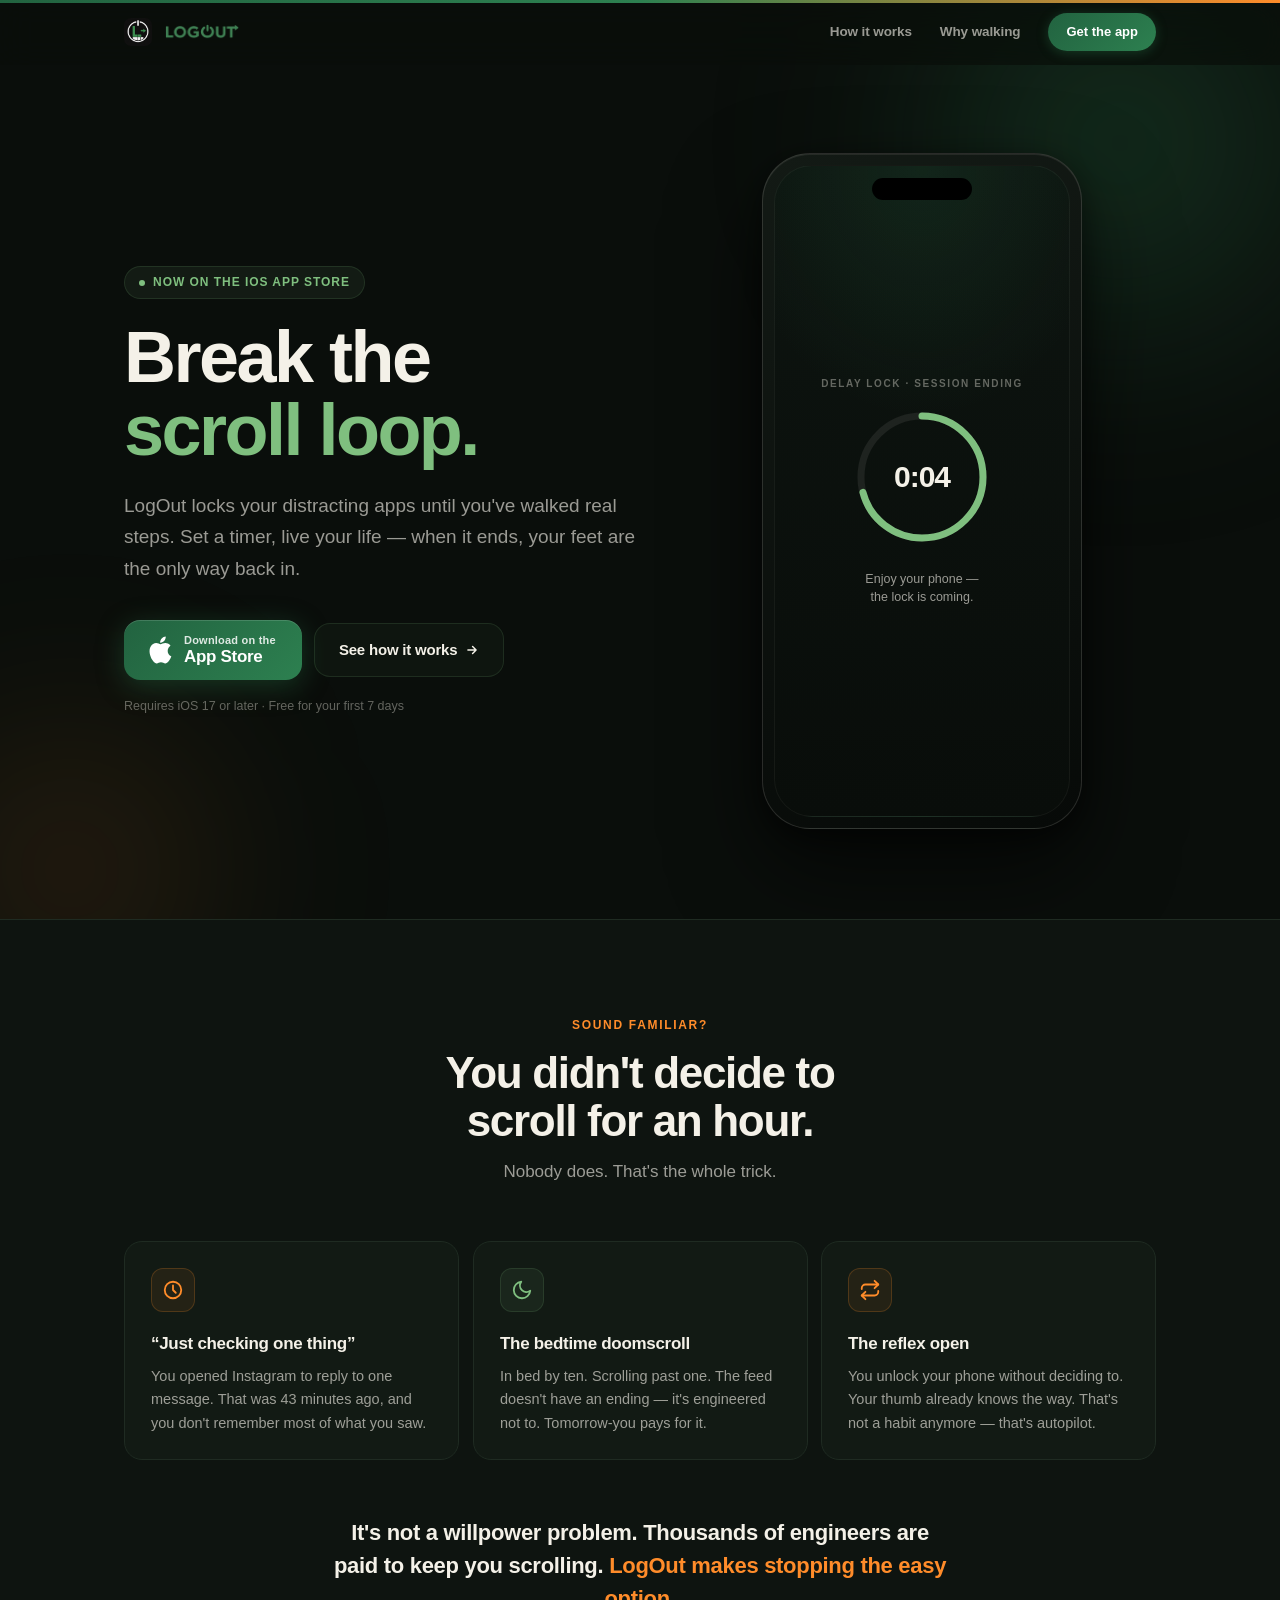
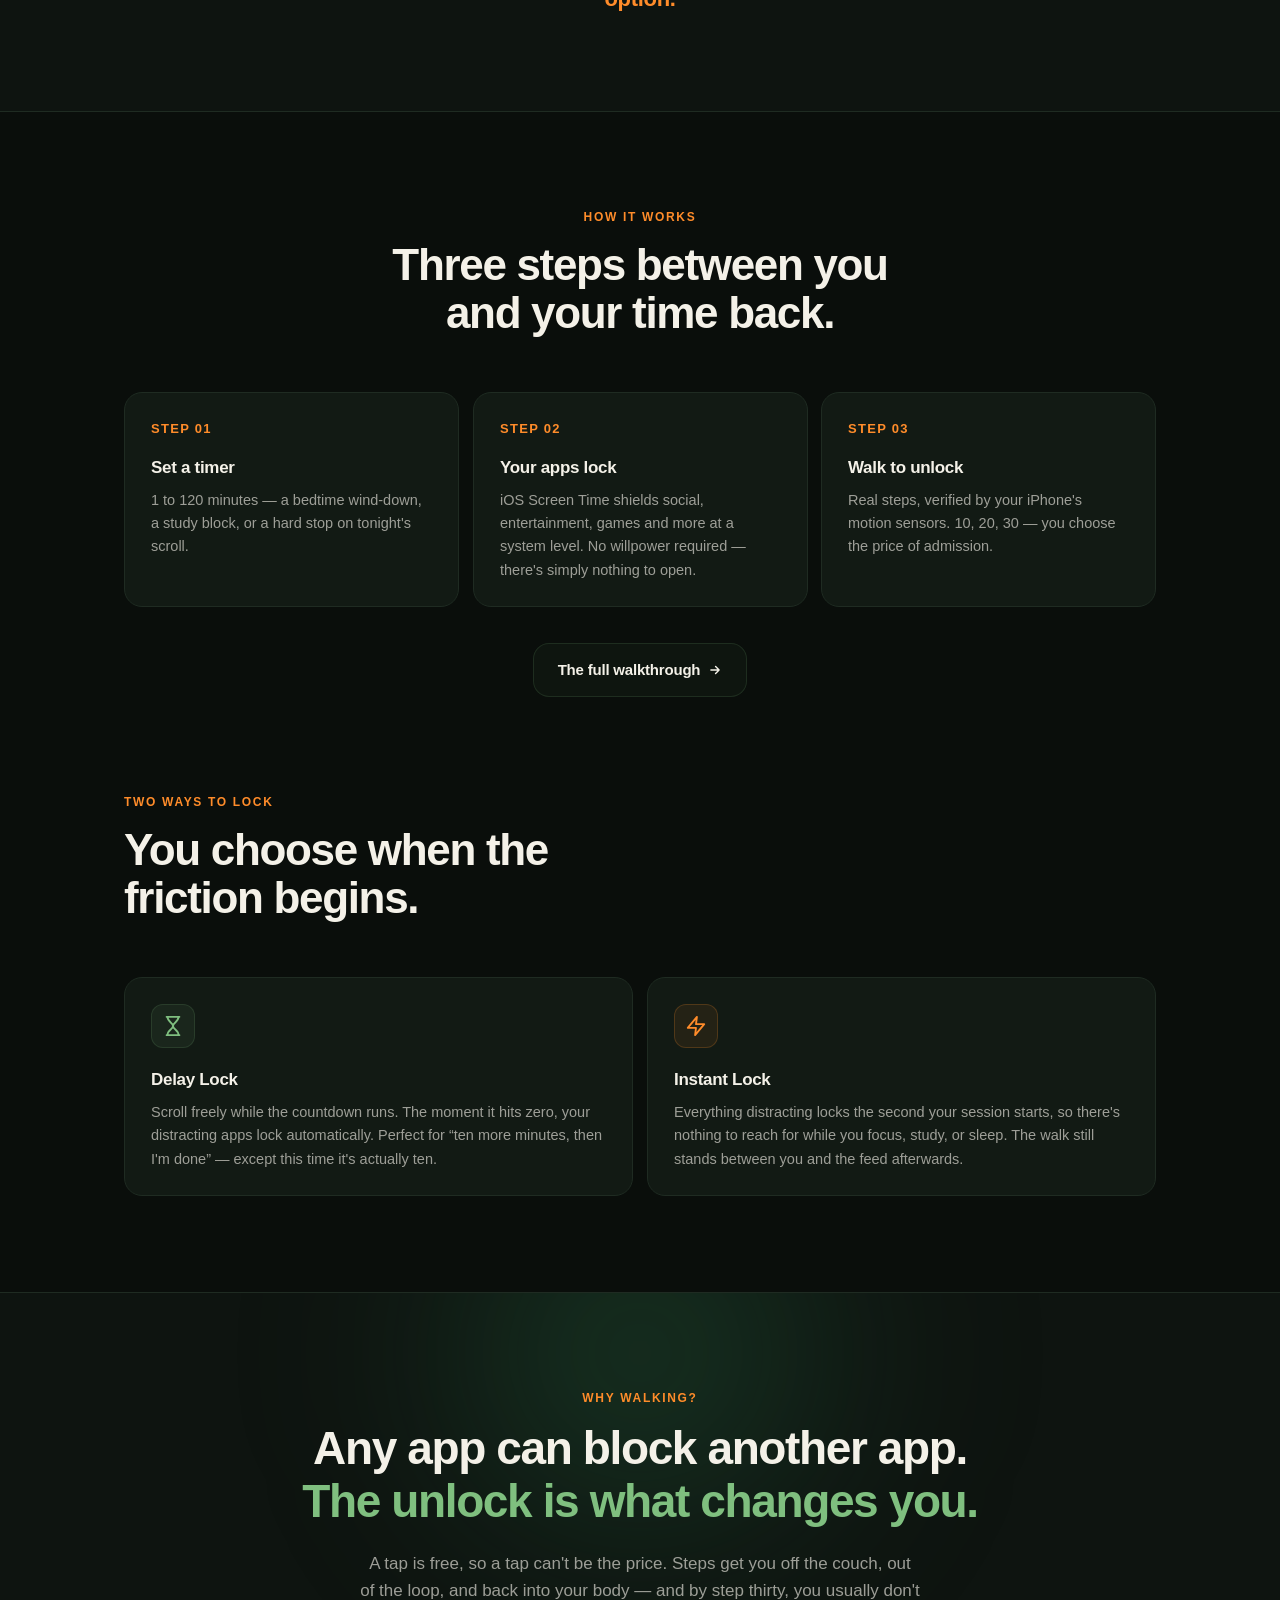
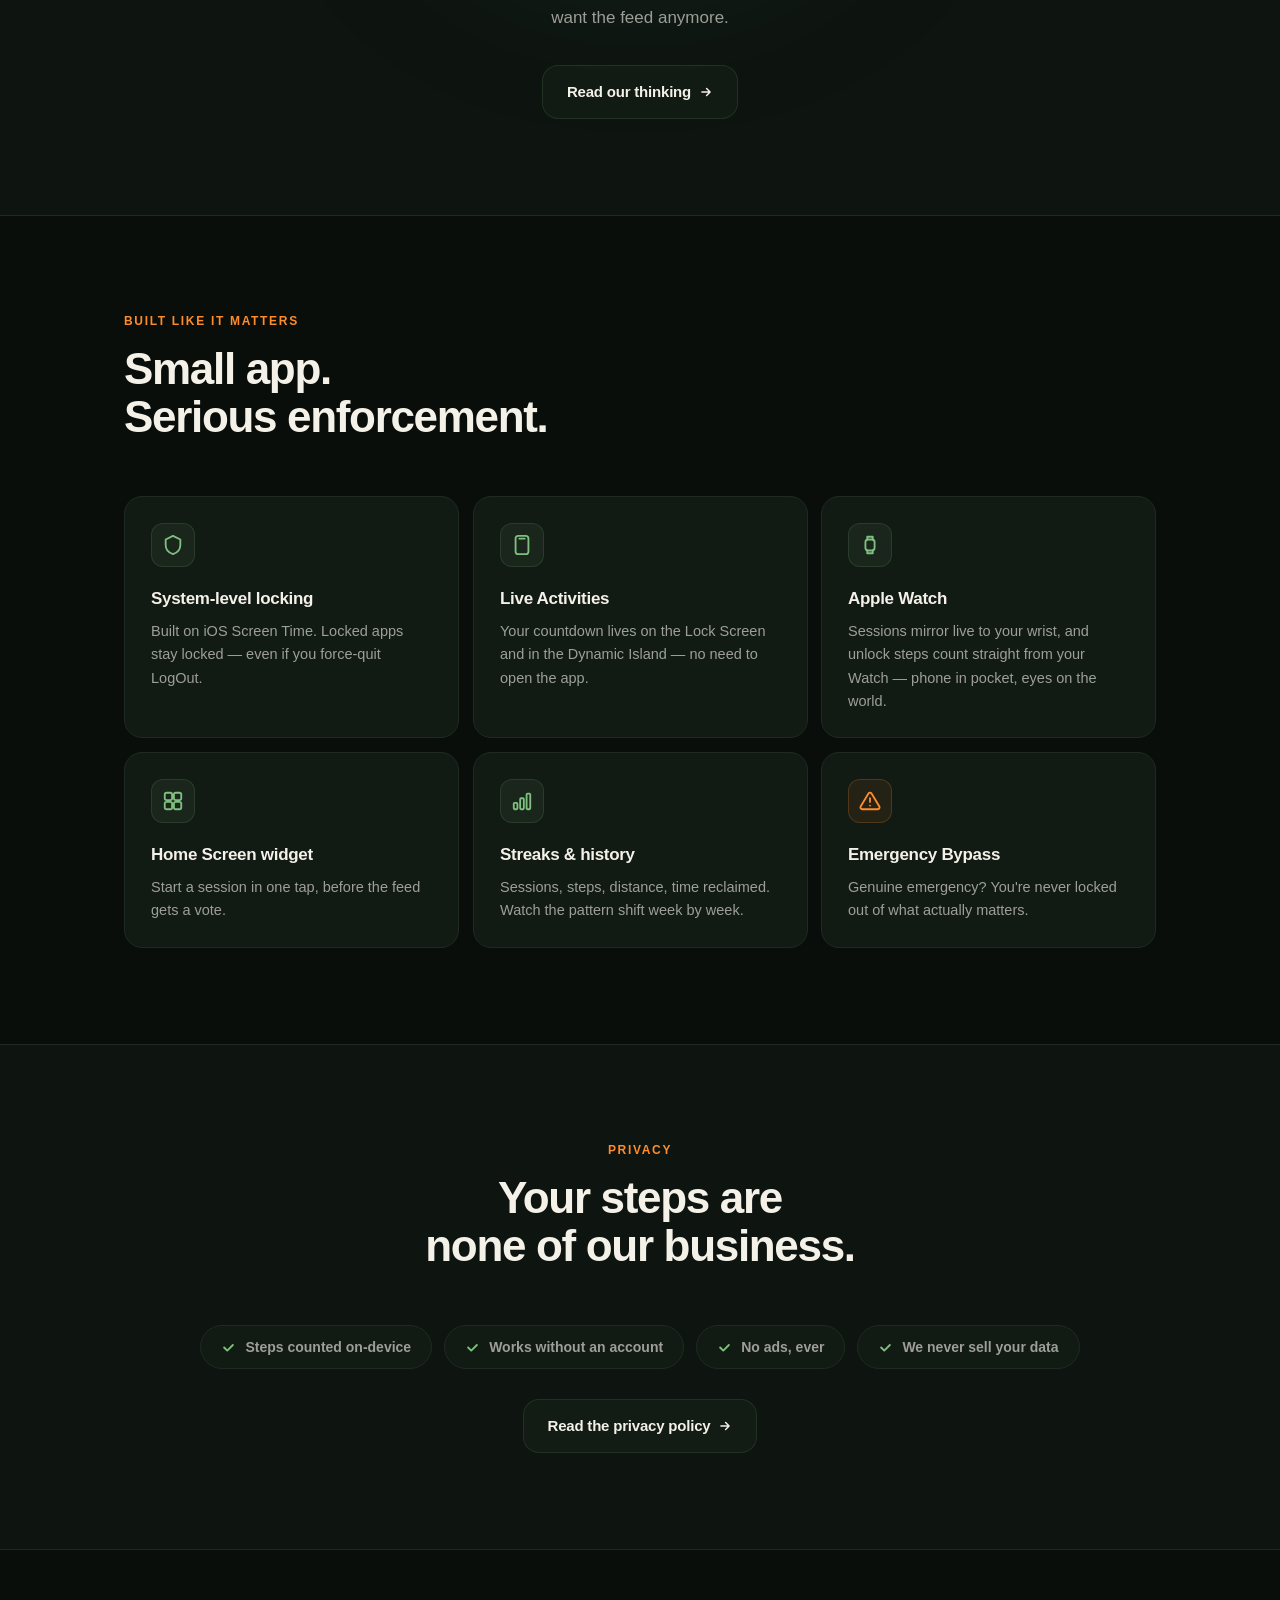
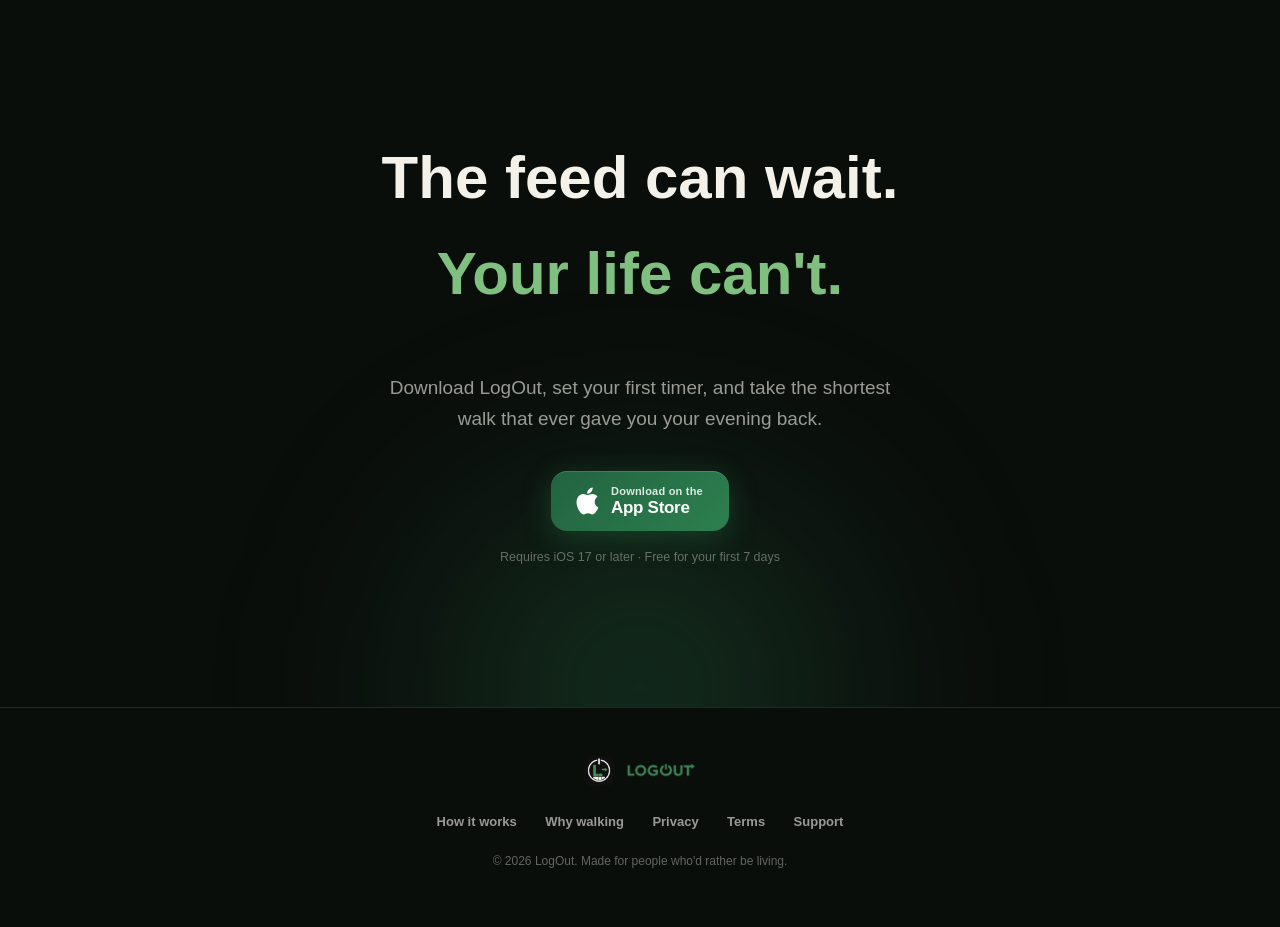
==== commit 3d77552d: "Add files via upload" ====
--- a/index.html
+++ b/index.html
@@ -8,12 +8,8 @@
   <meta name="theme-color" content="#0a0e0b">
   <link rel="canonical" href="https://logoutapp.net/">
 
-  <!--
-    Smart App Banner — uncomment and fill in the numeric App Store ID once
-    the app is live. Safari on iOS then shows a native "open in App Store"
-    banner at the top of the page.
-  <meta name="apple-itunes-app" content="app-id=YOUR_APP_ID">
-  -->
+  <!-- Smart App Banner — Safari on iOS shows a native "open in App Store" banner. -->
+  <meta name="apple-itunes-app" content="app-id=6766398365">
 
   <!-- Social sharing -->
   <meta property="og:type" content="website">
@@ -28,9 +24,7 @@
   <link rel="stylesheet" href="assets/site.css">
   <noscript><style>.reveal { opacity: 1; transform: none; }</style></noscript>
 
-  <!-- Structured data for Google & AI search engines.
-       Once the App Store link is live, add an "installUrl" property
-       with the same URL you put in assets/site.js. -->
+  <!-- Structured data for Google & AI search engines. -->
   <script type="application/ld+json">
   {
     "@context": "https://schema.org",
@@ -38,6 +32,7 @@
     "name": "LogOut",
     "alternateName": "LogOut – Screen Time Blocker",
     "url": "https://logoutapp.net/",
+    "installUrl": "https://apps.apple.com/us/app/logout-screen-time-blocker/id6766398365",
     "image": "https://logoutapp.net/assets/logo.png",
     "operatingSystem": "iOS 17.0 or later",
     "applicationCategory": "LifestyleApplication",
--- a/assets/site.css
+++ b/assets/site.css
@@ -0,0 +1,342 @@
+/* ============================================================
+   LogOut — landing site design system
+   Shared by index.html, how-it-works.html, why.html
+   Palette matches the app: deep green-black, cream ink,
+   brand greens, ember orange accent.
+   ============================================================ */
+
+:root {
+  --bg:         #0a0e0b;
+  --bg-raise:   #0e1410;
+  --card:       #121a14;
+  --card-soft:  rgba(127, 191, 127, 0.045);
+  --line:       #1f2b22;
+  --line-soft:  rgba(127, 191, 127, 0.14);
+  --ink:        #f4f1e8;
+  --muted:      rgba(244, 241, 232, 0.62);
+  --faint:      rgba(244, 241, 232, 0.38);
+  --green:      #2D8050;
+  --green-deep: #226340;
+  --green-lite: #7fbf7f;
+  --orange:     #ff8c2a;
+  --radius:     18px;
+  --ease-out:   cubic-bezier(0.16, 1, 0.3, 1);
+}
+
+* { box-sizing: border-box; }
+html { scroll-behavior: smooth; }
+html, body { margin: 0; padding: 0; }
+
+body {
+  font-family: -apple-system, BlinkMacSystemFont, 'Segoe UI', Helvetica, Arial, sans-serif;
+  background: var(--bg);
+  color: var(--ink);
+  line-height: 1.6;
+  min-height: 100vh;
+  -webkit-font-smoothing: antialiased;
+  text-rendering: optimizeLegibility;
+  overflow-x: hidden;
+}
+
+::selection { background: rgba(45, 128, 80, 0.45); color: #fff; }
+
+img { max-width: 100%; }
+
+.wrap {
+  max-width: 1080px;
+  margin: 0 auto;
+  padding: 0 24px;
+}
+
+/* ---------- Nav ---------- */
+
+.nav {
+  position: fixed;
+  top: 0; left: 0; right: 0;
+  z-index: 50;
+  backdrop-filter: blur(18px) saturate(1.4);
+  -webkit-backdrop-filter: blur(18px) saturate(1.4);
+  background: rgba(10, 14, 11, 0.72);
+  border-bottom: 1px solid transparent;
+  transition: border-color 300ms ease, background 300ms ease;
+}
+.nav.scrolled {
+  border-bottom-color: var(--line);
+  background: rgba(10, 14, 11, 0.85);
+}
+.nav-inner {
+  max-width: 1080px;
+  margin: 0 auto;
+  padding: 0 24px;
+  height: 64px;
+  display: flex;
+  align-items: center;
+  gap: 28px;
+}
+.nav-brand {
+  display: flex;
+  align-items: center;
+  gap: 10px;
+  text-decoration: none;
+  margin-right: auto;
+}
+.nav-brand img.mark { width: 28px; height: 28px; border-radius: 7px; display: block; }
+.nav-brand img.word { height: 16px; width: auto; display: block; }
+.nav-link {
+  font-size: 13.5px;
+  font-weight: 600;
+  letter-spacing: -0.1px;
+  color: var(--muted);
+  text-decoration: none;
+  transition: color 160ms ease;
+}
+.nav-link:hover { color: var(--ink); }
+.nav-link[aria-current="page"] { color: var(--green-lite); }
+.nav-cta {
+  font-size: 13px;
+  font-weight: 700;
+  color: #fff;
+  text-decoration: none;
+  padding: 9px 18px;
+  border-radius: 999px;
+  background: linear-gradient(135deg, var(--green-deep), var(--green));
+  box-shadow: 0 2px 12px rgba(45, 128, 80, 0.35);
+  transition: transform 160ms var(--ease-out), box-shadow 160ms ease;
+  white-space: nowrap;
+}
+.nav-cta:hover { transform: translateY(-1px); box-shadow: 0 4px 18px rgba(45, 128, 80, 0.5); }
+@media (max-width: 640px) {
+  .nav-link { display: none; }
+}
+
+/* ---------- Buttons ---------- */
+
+.btn-store {
+  display: inline-flex;
+  align-items: center;
+  gap: 12px;
+  padding: 14px 26px 14px 22px;
+  border-radius: 16px;
+  background: linear-gradient(135deg, var(--green-deep) 0%, var(--green) 100%);
+  color: #fff;
+  text-decoration: none;
+  text-align: left;
+  box-shadow: 0 6px 28px rgba(45, 128, 80, 0.35), inset 0 1px 0 rgba(255, 255, 255, 0.14);
+  transition: transform 180ms var(--ease-out), box-shadow 180ms ease;
+}
+.btn-store:hover { transform: translateY(-2px); box-shadow: 0 10px 36px rgba(45, 128, 80, 0.5), inset 0 1px 0 rgba(255, 255, 255, 0.14); }
+.btn-store:active { transform: translateY(0); }
+.btn-store svg { flex: 0 0 auto; }
+.btn-store .lines { display: flex; flex-direction: column; line-height: 1.15; }
+.btn-store .small { font-size: 11px; font-weight: 600; opacity: 0.85; letter-spacing: 0.02em; }
+.btn-store .big { font-size: 17px; font-weight: 800; letter-spacing: -0.3px; }
+
+.btn-ghost {
+  display: inline-flex;
+  align-items: center;
+  gap: 8px;
+  padding: 14px 24px;
+  border-radius: 16px;
+  border: 1px solid var(--line-soft);
+  color: var(--ink);
+  font-size: 15px;
+  font-weight: 700;
+  letter-spacing: -0.2px;
+  text-decoration: none;
+  background: var(--card-soft);
+  transition: transform 180ms var(--ease-out), border-color 180ms ease, background 180ms ease;
+}
+.btn-ghost:hover { transform: translateY(-2px); border-color: rgba(127, 191, 127, 0.35); background: rgba(127, 191, 127, 0.08); }
+
+.cta-note { font-size: 12.5px; color: var(--faint); margin: 16px 0 0; }
+
+/* ---------- Type ---------- */
+
+.eyebrow {
+  display: inline-flex;
+  align-items: center;
+  gap: 8px;
+  font-size: 12px;
+  font-weight: 700;
+  letter-spacing: 0.08em;
+  text-transform: uppercase;
+  color: var(--green-lite);
+  background: rgba(127, 191, 127, 0.08);
+  border: 1px solid var(--line-soft);
+  border-radius: 999px;
+  padding: 6px 14px;
+  margin-bottom: 22px;
+}
+.eyebrow .dot {
+  width: 6px; height: 6px; border-radius: 50%;
+  background: var(--green-lite);
+  animation: pulse-dot 2.4s ease-in-out infinite;
+}
+@keyframes pulse-dot {
+  0%, 100% { opacity: 1; transform: scale(1); }
+  50%      { opacity: 0.4; transform: scale(0.75); }
+}
+
+h1.display {
+  font-size: clamp(42px, 7vw, 72px);
+  font-weight: 800;
+  letter-spacing: -0.035em;
+  line-height: 1.02;
+  margin: 0 0 22px;
+}
+.accent { color: var(--green-lite); }
+.accent-warm { color: var(--orange); }
+
+.section-title {
+  font-size: clamp(30px, 4.4vw, 44px);
+  font-weight: 800;
+  letter-spacing: -0.03em;
+  line-height: 1.08;
+  margin: 0 0 14px;
+}
+.section-kicker {
+  font-size: 12px;
+  font-weight: 800;
+  letter-spacing: 0.14em;
+  text-transform: uppercase;
+  color: var(--orange);
+  margin: 0 0 14px;
+}
+.section-sub {
+  font-size: 17px;
+  color: var(--muted);
+  max-width: 560px;
+  margin: 0;
+  line-height: 1.6;
+}
+
+.lede {
+  font-size: clamp(17px, 2vw, 19px);
+  color: var(--muted);
+  line-height: 1.65;
+  max-width: 520px;
+  margin: 0 0 36px;
+}
+
+/* ---------- Sections ---------- */
+
+section { padding: 96px 0; position: relative; }
+@media (max-width: 700px) { section { padding: 72px 0; } }
+
+.section-head { max-width: 640px; margin-bottom: 56px; }
+.section-head.center { margin-left: auto; margin-right: auto; text-align: center; }
+.section-head.center .section-sub { margin: 0 auto; }
+
+/* ---------- Cards ---------- */
+
+.card {
+  background: var(--card);
+  border: 1px solid var(--line);
+  border-radius: var(--radius);
+  padding: 26px 26px 24px;
+  transition: transform 240ms var(--ease-out), border-color 240ms ease, box-shadow 240ms ease;
+}
+.card:hover {
+  transform: translateY(-4px);
+  border-color: rgba(127, 191, 127, 0.3);
+  box-shadow: 0 18px 44px rgba(0, 0, 0, 0.4);
+}
+.card h3 {
+  margin: 0 0 8px;
+  font-size: 17px;
+  font-weight: 800;
+  letter-spacing: -0.3px;
+}
+.card p { margin: 0; font-size: 14.5px; color: var(--muted); line-height: 1.6; }
+
+.grid-3 { display: grid; grid-template-columns: repeat(3, 1fr); gap: 14px; }
+.grid-2 { display: grid; grid-template-columns: repeat(2, 1fr); gap: 14px; }
+@media (max-width: 860px) { .grid-3 { grid-template-columns: 1fr; } }
+@media (max-width: 700px) { .grid-2 { grid-template-columns: 1fr; } }
+
+.icon-chip {
+  width: 44px; height: 44px;
+  border-radius: 12px;
+  display: flex; align-items: center; justify-content: center;
+  background: rgba(127, 191, 127, 0.08);
+  border: 1px solid var(--line-soft);
+  margin-bottom: 18px;
+}
+.icon-chip.warm { background: rgba(255, 140, 42, 0.08); border-color: rgba(255, 140, 42, 0.2); }
+
+/* ---------- Scroll reveal ---------- */
+
+.reveal {
+  opacity: 0;
+  transform: translateY(28px);
+  transition: opacity 900ms var(--ease-out), transform 900ms var(--ease-out);
+  transition-delay: var(--d, 0ms);
+  will-change: opacity, transform;
+}
+.reveal.in { opacity: 1; transform: none; }
+
+@media (prefers-reduced-motion: reduce) {
+  html { scroll-behavior: auto; }
+  .reveal { opacity: 1; transform: none; transition: none; }
+  *, *::before, *::after { animation-duration: 0.01ms !important; animation-iteration-count: 1 !important; }
+}
+
+/* ---------- Ambient glow ---------- */
+
+.glow {
+  position: absolute;
+  border-radius: 50%;
+  filter: blur(90px);
+  pointer-events: none;
+  z-index: 0;
+}
+.glow.green {
+  background: radial-gradient(circle, rgba(45, 128, 80, 0.35), transparent 70%);
+  animation: drift-a 16s ease-in-out infinite alternate;
+}
+.glow.ember {
+  background: radial-gradient(circle, rgba(255, 140, 42, 0.16), transparent 70%);
+  animation: drift-b 20s ease-in-out infinite alternate;
+}
+@keyframes drift-a {
+  from { transform: translate(0, 0) scale(1); }
+  to   { transform: translate(50px, -34px) scale(1.15); }
+}
+@keyframes drift-b {
+  from { transform: translate(0, 0) scale(1); }
+  to   { transform: translate(-44px, 30px) scale(1.1); }
+}
+
+/* ---------- Footer ---------- */
+
+footer.site {
+  border-top: 1px solid var(--line);
+  padding: 48px 24px 56px;
+  text-align: center;
+}
+footer.site .foot-brand {
+  display: inline-flex; align-items: center; gap: 10px;
+  margin-bottom: 22px;
+}
+footer.site .foot-brand img.mark { width: 30px; height: 30px; border-radius: 8px; }
+footer.site .foot-brand img.word { height: 15px; width: auto; }
+footer.site nav { margin-bottom: 18px; }
+footer.site nav a {
+  color: var(--muted);
+  text-decoration: none;
+  font-size: 13px;
+  font-weight: 600;
+  margin: 0 12px;
+  transition: color 160ms ease;
+}
+footer.site nav a:hover { color: var(--green-lite); }
+footer.site .fine { font-size: 12px; color: var(--faint); margin: 0; }
+
+/* ---------- Top gradient hairline ---------- */
+
+.top-bar {
+  height: 3px;
+  background: linear-gradient(90deg, var(--green-deep) 0%, var(--green) 50%, var(--orange) 100%);
+  position: relative;
+  z-index: 60;
+}
